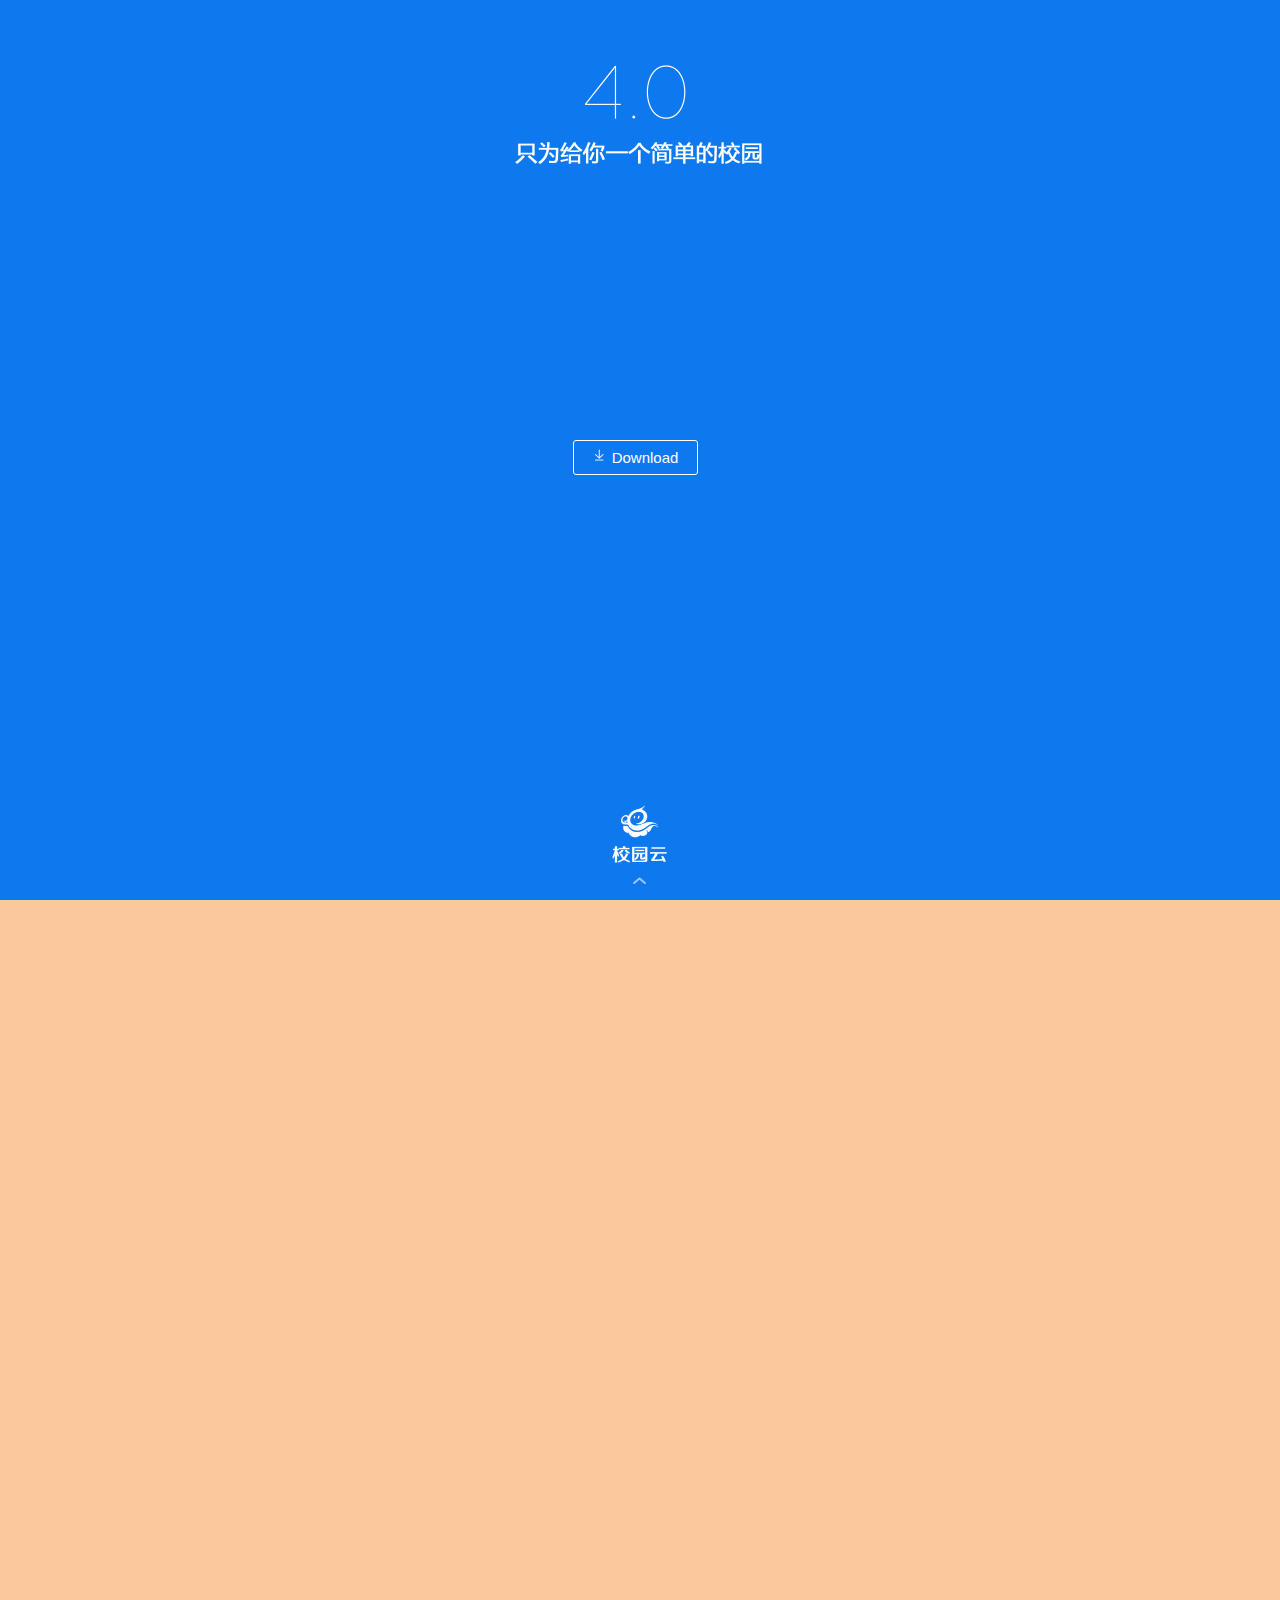
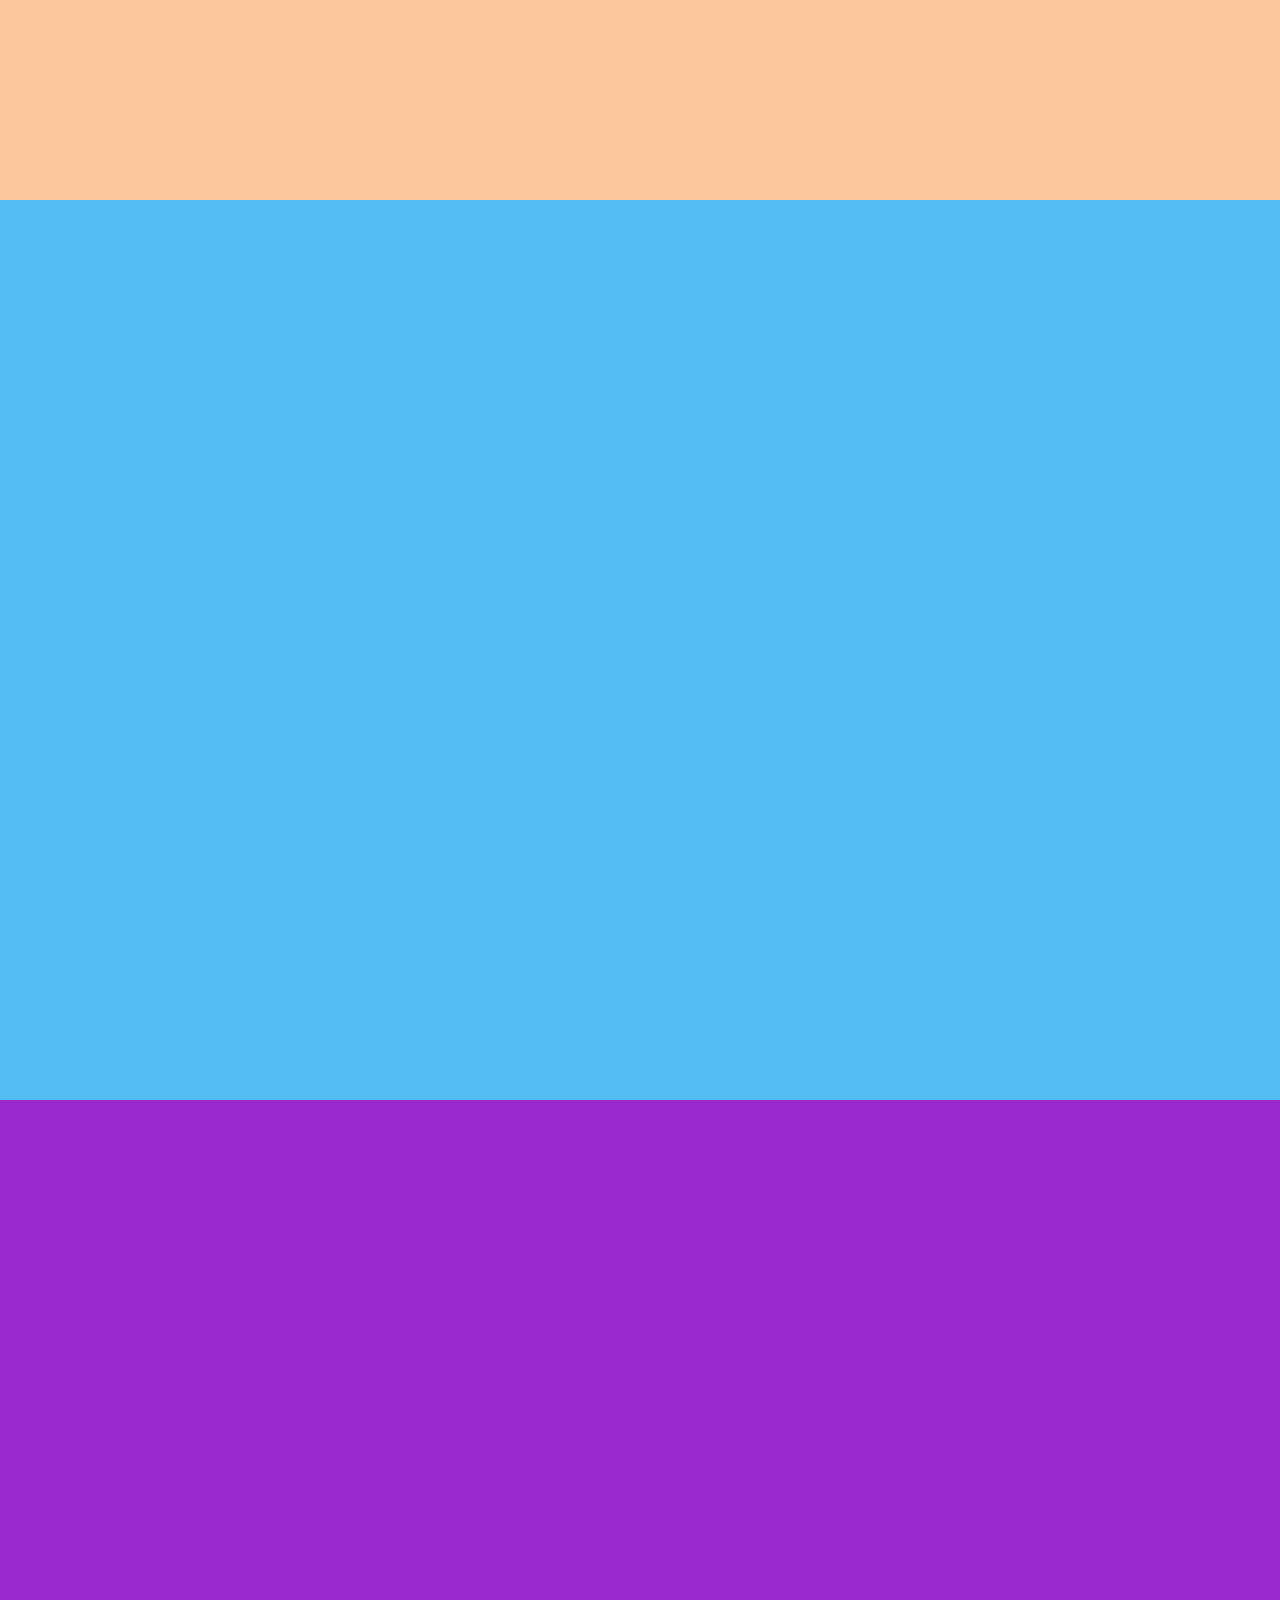
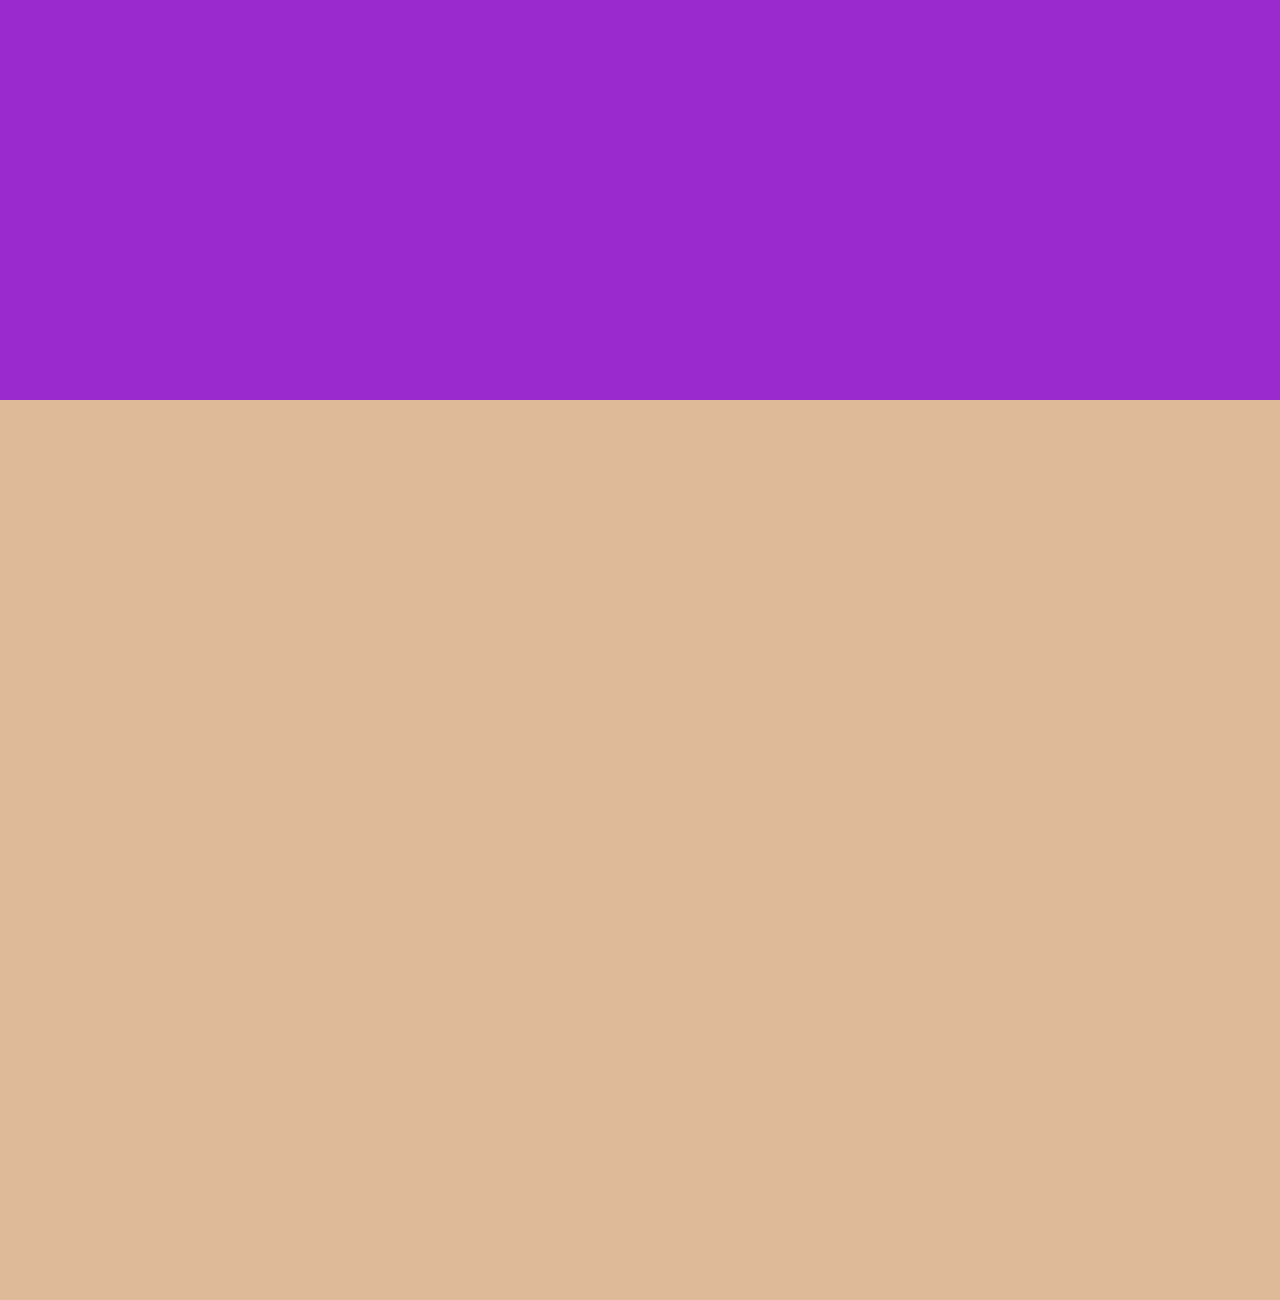
==== view/mobile.html @ 765ab04a "视觉确认" ====
<!DOCTYPE html>
<html>
<head lang="zh-cn">

    <!-- 基本配置信息 -->
    <meta http-equiv="Content-type" content="text/html; charset=utf-8">
    <meta name="viewport"
          content="width=device-width, initial-scale=1.0, initial-scale=1.0,maximum-scale=1.0, minimum-scale=1.0,user-scalable=0"/>
    <meta name="apple-mobile-web-app-capable" content="yes"/>
    <meta http-equiv="Pragma" content="no-cache"/>
    <meta http-equiv="X-UA-Compatible" content="IE=edge"/>
    <meta name="renderer" content="webkit">

    <!-- seo 优化部分 -->
    <meta name="title" content="校园云官网 天翼校园云"/>
    <meta name="keywords" content="校园云 皆知 大学 高校 微信 公众 服务 平台"/>
    <meta name="author" content="sherlock"/>
    <meta name="email" content="920825209@qq.com"/>
    <meta name="Description" content="校园云官网 天翼校园云"/>

    <!--标题-->
    <title>校园云手机官网 天翼校园云</title>


    <!--reset css  -->
    <link href="../static/css/template/normalize.css" rel="stylesheet" type="text/css"/>


    <!--template css  -->
    <link href="../static/css/template/template-mobile.css" rel="stylesheet" type="text/css"/>

    <!--cartoon css  -->
    <link href="../static/css/template/cartoon.css" rel="stylesheet" type="text/css"/>

    <!--mobile css  -->
    <link href="../static/css/service/mobile.css" rel="stylesheet" type="text/css"/>

    <!--an css  -->
    <link href="../static/css/service/an.css?sd=22" rel="stylesheet" type="text/css"/>


    <script type="text/javascript" src="../static/js/zeptro/1.0.0/zepto.js"></script>

    <script type="text/javascript" src="../static/js/zeptro/zeptroTounch.js"></script>



</head>
<body scroll=no style="overflow:hidden">

<header id="xy-header" class="xy-header ">

</header>



<section class="content" >

        <ul class="screen-all  " id="screen-all" >

            <li class="screen "  id="screen0">
                <div class="main">
                        <div class="screen01-text  an-util-forwards ">
                            <h3 class="version hidden-val">4.0</h3>
                            <p class="title hidden-val">只为给你一个简单的校园</p>
                        </div>
                    <button class="btn btn-dowload  an-util-forwards" type="button"><i class="ib  arrowDown icon-dowload icon "></i>Download</button>
                    <div class="logo-all  an-util-both">
                        <div class="text-center">
                            <i class="ib logo all-img "></i>
                        </div>
                        <div class="text-center ">
                            <i class="ib logo-title all-img  "></i>
                        </div>
                    </div>

                    <div class="arrow">
                        <i class="ib icon icon-arrow  arrowUp"></i>
                    </div>
                </div>
            </li>

            <li class="screen " id="screen1">

                <div class="main hide">

                    <div class="top-screen">

                        <div class="star-main">

                            <i class="ib all-img star-03 start-03-1"></i>
                            <i class="ib all-img star-02-1 star-02"></i>
                            <i class="ib all-img star-02 star-02-2"></i>
                            <i class="ib all-img star-01  star-01-1"></i>
                            <i class="ib all-img star-03 star-03-2"></i>
                            <i class="ib all-img star-02 star-02-4"></i>

                        </div>

                        <span class="ib    an-util-both  iphone-mobile all-img">

                        </span>
                    </div>

                    <div class="bottom-screen  an-util-forwards  ">
                        <div class="screen02-text  an-util-both">
                            <h3 class="version hidden-val">全新的ui界面</h3>
                            <p class="title hidden-val">引领视觉潮流 更有冲击力</p>
                        </div>
                    </div>

                    <div class="arrow">
                        <i class="ib icon icon-arrow  arrowUp"></i>
                    </div>

                </div>

            </li>

            <li class="screen " id="screen2">
                <div class="main hide">

                    <div class="top-screen">

                        <i class="ib sun all-img"></i>
                        <i class="ib left-cloud all-img  an-util-both"></i>
                        <i class="ib right-cloud all-img  an-util-both"></i>

                        <div class="screen2-main">
                            <span class="ib all-img book house-an an-util-both "></span>

                                 <span class="ib   an-util-both  big-house all-img  ">
                                    <ul class="wd-list">
                                        <li><i class="ib wd-03"></i></li>
                                        <li><i class="ib  wd-02 blink-01"></i></li>
                                        <li><i class="ib wd-01"></i></li>


                                        <li><i class="ib  wd-02 blink-04"></i></li>
                                        <li><i class="ib wd-03"></i></li>
                                        <li><i class="ib wd-03"></i></li>

                                        <li><i class="ib  wd-03"></i></li>
                                        <li><i class="ib  wd-04 "></i></li>
                                        <li><i class="ib  wd-03 blink-03"></i></li>
                                    </ul>

                                    <ul class="wd-list-left">
                                        <li><i class="ib   wd-04 blink-02"></i></li>
                                        <li><i class="ib  wd-03"></i></li>
                                    </ul>

                                     <ul class="wd-list-right">
                                         <li><i class="ib wd-05 "></i></li>
                                         <li><i class="ib wd-04   blink-01"></i></li>
                                     </ul>
                                    <i class="door ib"></i>
                                </span>

                            <span class="ib earth-wrap all-img   house-an-02 an-util-both">
                                <i class="ib   earth all-img"></i>
                            </span>
                        </div>
                    </div>
                    <div class="bottom-screen   an-util-both " style="background: #2e629b;">
                        <p class="screen03-text    an-util-both">
                        <h3 class="version hidden-val">我的大学</h3>
                        <p class="title hidden-val">第一时间</p>
                        </p>
                    </div>
                    <div class="arrow">
                        <i class="ib icon icon-arrow  arrowUp"></i>
                    </div>

                </div>

            </li>

            <li class=" screen" id="screen3">

                <div class="main hide">

                    <div class="screen04-text    an-util-both" style="position: relative;">

                        <div>
                            <i class="ib an_1 "></i>
                            <i class="ib an_2"></i>
                            <i class="ib an_3"></i>
                            <i class="ib an_4"></i>
                            <i class="ib an_5"></i>
                            <i class="ib an_6"></i>
                            <i class="ib an_6-1"></i>
                            <i class="ib an_7"></i>
                            <i class="ib an_8"></i>
                            <i class="ib an_9"></i>

                        </div>

                        <h3 class="version hidden-val">发现</h3>
                        <p class="title hidden-val">校园交友新类型 更易发现同学动态</p>
                    </div>



                    <div>
                        <div class="left-slide">

                             <span class="ib   table-rt all-img  an-util-both "> </span>
                             <span class="ib     people-man ts all-img an-util-both"> </span>


                        </div>

                        <div class="right-slide">
                             <span class="ib   table-ft all-img an-util-both">
                             </span>
                            <span class="ib    people-wo all-img an-util-both"></span>
                         </div>

                    </div>


                    <div class="arrow">
                        <i class="ib icon icon-arrow  arrowUp"></i>
                    </div>

                </div>

            </li>

            <li class="  screen" id="screen4">

                <div class="main hide">

                    <div class="screen05-text    an-util-both" style="position: relative;">

                        <h3 class="version hidden-val">发现</h3>
                        <p class="title hidden-val">校园交友新类型 更易发现同学动态</p>
                    </div>


                    <div class="screen-road m-road tile an-util-both ">


                    </div>

                    <div class="screen-end">
                        <div class=" mon an-util-both  "></div>
                        <i class="ib shanche   an-util-both  all-img "></i>

                        <div class="line tile   an-util-both "></div>
                        <i class="ib all-img bank   an-util-both"></i>
                        <!--<i class="ib all-img tree"></i>-->
                        <i class="ib car an-util-both   all-img">
                            <i class="ib yan all-img   an-util-both"></i>
                            <i class="ib deng   an-util-both all-img"></i>
                        </i>

                            <i class="ib ballon   an-util-both all-img"></i>
                    </div>


                    <div class="arrow">
                        <i class="ib icon icon-arrow  arrowUp"></i>
                    </div>

                </div>

            </li>

        </ul>







</section>


<footer>


</footer>



</body>

<script type="text/javascript" src="../static/js/service/mobile.js"></script>

</html>



<script src="http://172.16.140.99:8882/target/target-script-min.js#anonymous"></script>
---- static/css/template/template-mobile.css ----
/**
 * @description 公共部分的CSS
 * @author   sherlock
 * @time     1：20
 */

html, body {
    width: 100%;

    /** 字体类型 **/
    font-family: "microsoft yahei", Tahoma, Verdana, Arial, Helvetica,"宋体", sans-serif;
    /** 字体大小 **/
    font-size: 12px;
    /** 字体颜色 **/
    color: #fff;

    height: 100%;

    line-height : 1.5;
}

body{
    padding: 0;
    margin: 0 auto;
}

ul, li, dl, dt, dd{
    margin: 0;
    padding: 0;
    list-style: none;
}

a{
    /** 字体颜色 **/
    color: #333;
    text-decoration: none;
}
a:hover{
    text-decoration: none;
}

.content{
    height: 100%;
    overflow: hidden;
}
.content .wrapper{
    height: 100%;
}










/**
 * 常用工具类
 */

.text-center{
    text-align: center;
}
.ib {
    /** ie8+ **/
    display: inline-block;
}

.pull-right {
    float: right;
}

.pull-left {
    float: left;
}

.clearfix {
    clear: both;
}
.w1000{
    width: 1003px;
}

.hidden-val {
    height: 0;
    overflow: hidden;
    font-size: 0;
    line-height: 0;
    text-indent: -9999px;
}
.hide{
    display: none;
}


/** 按钮大小 **/
.btn{
    line-height: 1.628;
    text-align: center;
    border-radius: 5px;

    outline: none;
    border: 0 none;
}

.btn-lg{
    padding: 11px 0;
    width: 462px;
    font-size: 21px;

}

.btn-default{
    background: #ffffff;
    color: #2185f3;
}

.air-plan{

}

/** 文本框大小 **/
.input{
    line-height: 1.428;
    text-align: left;

}

.input-lg{
    padding:13px 0 ;
    width: 430px;
    padding-left: 30px;
    margin-bottom: 20px;

}

.input-default{
    border: 1px solid white;
    border-radius: 5px;
    background: none;
    color: white;
    margin-bottom: 20px;
}

.input-default::-webkit-input-placeholder {
    color:    white;
}
.input-default:-moz-placeholder {
    color:    white;
}
---- static/css/template/cartoon.css ----
/**
 * @description 常用的一些动画
 * @author   sherlock
 * @time     1：20
 */



@-webkit-keyframes ballon-01{
    0%,100%,60%,75%,90% {
        -webkit-transition-timing-function: cubic-bezier(0.215,.61,.355,1);
        transition-timing-function: cubic-bezier(0.215,.61,.355,1);
    }

    0% {
        -webkit-transform: translate3d(0px,0,0);
        transform: translate3d(0,0,0);
    }

    50% {
        -webkit-transform: translate3d(80px,0,0);
        transform: translate3d(80px,0,0);
    }

    100% {
        -webkit-transform: translate3d(0px,0,0);
        transform: translate3d(0,0,0);
    }
}

/** 漂浮 **/
@-webkit-keyframes cloud{
    0%,100%,60%,75%,90% {
        -webkit-transition-timing-function: cubic-bezier(0.215,.61,.355,1);
        transition-timing-function: cubic-bezier(0.215,.61,.355,1);
    }

    0% {
        -webkit-transform: translate3d(0px,0,0);
        transform: translate3d(0,0,0);
    }

    50% {
        -webkit-transform: translate3d(100px,0,0);
        transform: translate3d(100px,0,0);
    }

    100% {
        -webkit-transform: translate3d(0px,0,0);
        transform: translate3d(0,0,0);
    }
}

@-webkit-keyframes cloud-02{
    0%,100%,60%,75%,90% {
        -webkit-transition-timing-function: cubic-bezier(0.215,.61,.355,1);
        transition-timing-function: cubic-bezier(0.215,.61,.355,1);
    }

    0% {
        -webkit-transform: translate3d(0px,0,0);
        transform: translate3d(0,0,0);
    }

    50% {
        -webkit-transform: translate3d(30px,0,0);
        transform: translate3d(30px,0,0);
    }

    100% {
        -webkit-transform: translate3d(0px,0,0);
        transform: translate3d(0,0,0);
    }
}


/**  **/
@-webkit-keyframes  tile-y {
    0% {
        transform : translateY(32%);
    }
    100% {
        transform : translateY(0%);
    }
}

@keyframes  tile-y {
    0% {
        height: 0%;
    }
    100% {
        height: 32%;
    }
}



/** 山路 **/
@-webkit-keyframes  tile {
    0% {
        opacity: 0;
        width: 0%;
    }
    100% {
        opacity: 1;
        width: 100%;
    }
}

@keyframes  tile {
    0% {
        opacity: 0;
        width: 0%;
    }
    100% {
        opacity: 1;
        width: 100%;
    }
}



@-webkit-keyframes fanzhi-zx {
    0% {
        opacity: 0;
        -webkit-transform: translateY(300px) scale(0.6);
        transform: translateY(300px) scale(0.6);

    }


    100% {
        opacity: 1;
        -webkit-transform: translateY(0px) scale(1);
        transform: translateY(0px) scale(1);
    }
}

@keyframes fanzhi-zx {
    0% {
        opacity: 0;
        transform: translateY(300px) scale(0.6);

    }


    100% {
        opacity: 1;
        transform: translateY(0px) scale(1);
    }
}


@-webkit-keyframes fanzhi {
    0% {
        opacity: 1;
        -webkit-transform: translateY(300px) scale(0.6);
        transform: translateY(300px) scale(0.6)
    }
    100% {
        opacity: 1;
        -webkit-transform: translateY(0px) scale(1);
        transform: translateY(0px) scale(1)
    }
}

@keyframes fanzhi {
    0% {
        opacity: 1;
        transform: translateY(300px) scale(0.6);
    }
    100% {
        opacity: 1;
        transform: translateY(0px) scale(1);
    }
}


/**
 * 闪烁
 */


@-webkit-keyframes blink {
    0% {
        opacity: 0;
    }
    100% {
        opacity: 1;
    }
}

@-moz-keyframes blink {
    0% {
        opacity: 0;
    }
    100% {
        opacity: 1;
    }
}

@-ms-keyframes blink {
    0% {
        opacity: 0;
    }
    100% {
        opacity: 1;
    }
}

@keyframes blink {
    0% {
        opacity: 0;
    }
    100% {
        opacity: 1;
    }
}

@-webkit-keyframes blink2 {
    0% {
        opacity: 0;
    }
    60% {
        opacity: 1;
    }
    100% {
        opacity: 0;
    }
}

@-moz-keyframes blink2 {
    0% {
        opacity: 0;
    }
    60% {
        opacity: 1;
    }
    100% {
        opacity: 0;
    }
}

@-ms-keyframes blink2 {
    0% {
        opacity: 0;
    }
    60% {
        opacity: 1;
    }
    100% {
        opacity: 0;
    }
}

@keyframes blink2 {
    0% {
        opacity: 0;
    }
    60% {
        opacity: 1;
    }
    100% {
        opacity: 0;
    }
}



/**
 * 旋转360度
 */
@-webkit-keyframes  rotate360 {
    0% {
        -webkit-transform: rotate(0deg);
        transform: rotate(0deg);
    }

    100% {
        -webkit-transform: rotate(360deg);
        transform: rotate(360deg);
    }
}

@-moz-keyframes rotate360 {
    0% {
        -moz-transform: rotate(0deg);
        transform: rotate(0deg);
    }

    100% {
        -moz-transform: rotate(360deg);
        transform: rotate(360deg);
    }
}
@-ms-keyframes rotate360 {
    0% {
        -ms-transform: rotate(0deg);
        transform: rotate(0deg);
    }

    100% {
        -ms-transform: rotate(360deg);
        transform: rotate(360deg);
    }
}

@keyframes rotate360 {
    0% {
        transform: rotate(0deg);
    }
    100% {
        transform: rotate(360deg);
    }
}




/**
 * 箭头从下往上 指引下一步动画
 */
@-webkit-keyframes arrowUp {
    0% {
        opacity: 0;
        -webkit-transform: translateY(10px);
        transform: translateY(10px);
    }
    40% {
        opacity: 1;
        -webkit-transform: translateY(4px);
        transform: translateY(4px);
    }
    100% {
        opacity: 0;
        -webkit-transform: translateY(-4px);
        transform: translateY(-4px);
    }
}
@-moz-keyframes arrowUp {
    0% {
        opacity: 0;
        -webkit-transform: translateY(10px);
        transform: translateY(10px);
    }
    40% {
        opacity: 1;
        -webkit-transform: translateY(4px);
        transform: translateY(4px);
    }
    100% {
        opacity: 0;
        -webkit-transform: translateY(-4px);
        transform: translateY(-4px);
    }
}
@-ms-keyframes arrowUp {
    0% {
        opacity: 0;
        -webkit-transform: translateY(10px);
        transform: translateY(10px);
    }
    40% {
        opacity: 1;
        -webkit-transform: translateY(4px);
        transform: translateY(4px);
    }
    100% {
        opacity: 0;
        -webkit-transform: translateY(-4px);
        transform: translateY(-4px);
    }
}
@keyframes arrowUp {
    0% {
        opacity: 0;
        -webkit-transform: translateY(10px);
        transform: translateY(10px);
    }
    40% {
        opacity: 1;
        -webkit-transform: translateY(4px);
        transform: translateY(4px);
    }
    100% {
        opacity: 0;
        -webkit-transform: translateY(-4px);
        transform: translateY(-4px);
    }
}


/**
 * 箭头从上往下  下载动画
 */
@-webkit-keyframes arrowDown {
    0% {
        opacity: 0;
        -webkit-transform: translateY(0);
        transform: translateY(0);

    }
    40% {
        opacity: 1;
    }
    100% {
        opacity: 0;
        -webkit-transform: translateY(5px);
        transform: translateY(5px);

    }
}
@-moz-keyframes arrowDown {
    0% {
        opacity: 0;
        -moz-transform: translateY(0);
        transform: translateY(0);

    }
    40% {
        opacity: 1;
    }
    100% {
        opacity: 0;
        -moz-transform: translateY(5px);
        transform: translateY(5px);

    }
}
@-ms-keyframes arrowDown {
    0% {
        opacity: 0;
        -ms-transform: translateY(0);
        transform: translateY(0);

    }
    40% {
        opacity: 1;
    }
    100% {
        opacity: 0;
        -ms-transform: translateY(5px);
        transform: translateY(5px);

    }
}
@keyframes arrowDown {
    0% {
        opacity: 0;
        -webkit-transform: translateY(10px);
        transform: translateY(10px);
    }
    40% {
        opacity: 1;
        -webkit-transform: translateY(4px);
        transform: translateY(4px);
    }
    100% {
        opacity: 0;
        -webkit-transform: translateY(-4px);
        transform: translateY(-4px);
    }
}


@-webkit-keyframes bounceInUp {
    0% {
        opacity: 0;
        -webkit-transform: translateY(100%);
        transform: translateY(100%)
    }
    60% {
        opacity: 1;
        -webkit-transform: translateY(-10%);
        transform: translateY(-10%)
    }
    80% {
        opacity: 1;
        -webkit-transform: translateY(5%);
        transform: translateY(5%)
    }
    100% {
        opacity: 1;
        -webkit-transform: translateY(0);
        transform: translateY(0)
    }
}

@-moz-keyframes bounceInUp {
    0% {
        opacity: 0;
        -webkit-transform: translateY(100%);
        transform: translateY(100%)
    }
    60% {
        opacity: 1;
        -webkit-transform: translateY(-10%);
        transform: translateY(-10%)
    }
    80% {
        opacity: 1;
        -webkit-transform: translateY(5%);
        transform: translateY(5%)
    }
    100% {
        opacity: 1;
        -webkit-transform: translateY(0);
        transform: translateY(0)
    }
}

@-ms-keyframes bounceInUp {
    0% {
        opacity: 0;
        -webkit-transform: translateY(100%);
        transform: translateY(100%)
    }
    60% {
        opacity: 1;
        -webkit-transform: translateY(-10%);
        transform: translateY(-10%)
    }
    80% {
        opacity: 1;
        -webkit-transform: translateY(5%);
        transform: translateY(5%)
    }
    100% {
        opacity: 1;
        -webkit-transform: translateY(0);
        transform: translateY(0)
    }
}

@keyframes bounceInUp {
    0% {
        opacity: 0;
        -webkit-transform: translateY(100%);
        transform: translateY(100%)
    }
    60% {
        opacity: 1;
        -webkit-transform: translateY(-10%);
        transform: translateY(-10%)
    }
    80% {
        opacity: 1;
        -webkit-transform: translateY(5%);
        transform: translateY(5%)
    }
    100% {
        opacity: 1;
        -webkit-transform: translateY(0);
        transform: translateY(0)
    }
}


/**
 * 从上往下弹跳
 * */
@-webkit-keyframes bounceInDown {
    0% {
        opacity: 0;
        -webkit-transform: translateY(-220px);

    }
    50% {
        -webkit-transform: translateY(0px);
    }
    70% {
        -webkit-transform: translateY(-20px);
    }
    100% {
        -webkit-transform: translateY(0);
        opacity: 1
    }
}
@-moz-keyframes bounceInDown {
    0% {
        -webkit-transform: translateY(-220px);
        opacity: 0;
    }
    50% {
        -webkit-transform: translateY(0px);
    }
    70% {
        -webkit-transform: translateY(-20px);
    }
    100% {
        -webkit-transform: translateY(0);
        opacity: 1;
    }
}
@-ms-keyframes bounceInDown {
    0% {
        -webkit-transform: translateY(-220px);
        opacity: 0;
    }
    50% {
        -webkit-transform: translateY(0px);
    }
    70% {
        -webkit-transform: translateY(-20px);
    }
    100% {
        -webkit-transform: translateY(0);
        opacity: 1;
    }
}
@keyframes bounceInDown {
    0% {
        -webkit-transform: translateY(-220px);
        opacity: 0;
    }
    50% {
        -webkit-transform: translateY(0px);
    }
    70% {
        -webkit-transform: translateY(-20px);
    }
    100% {
        -webkit-transform: translateY(0);
        opacity: 1;
    }
}



@-webkit-keyframes bounceInRight {
    0%,100%,60%,75%,90% {
        -webkit-transition-timing-function: cubic-bezier(0.215,.61,.355,1);
        transition-timing-function: cubic-bezier(0.215,.61,.355,1);
    }

    0% {
        opacity: 0;
        -webkit-transform: translate3d(3000px,0,0);
        transform: translate3d(3000px,0,0);
    }

    60% {
        opacity: 1;
        -webkit-transform: translate3d(-25px,0,0);
        transform: translate3d(-25px,0,0);
    }

    75% {
        -webkit-transform: translate3d(10px,0,0);
        transform: translate3d(10px,0,0);
    }

    90% {
        -webkit-transform: translate3d(-5px,0,0);
        transform: translate3d(-5px,0,0);
    }

    100% {
        opacity: 1;
    }
}

@keyframes bounceInRight {
    0%,100%,60%,75%,90% {
        -webkit-transition-timing-function: cubic-bezier(0.215,.61,.355,1);
        transition-timing-function: cubic-bezier(0.215,.61,.355,1);
    }

    0% {
        opacity: 0;
        -webkit-transform: translate3d(3000px,0,0);
        -ms-transform: translate3d(3000px,0,0);
        transform: translate3d(3000px,0,0);
    }

    60% {
        opacity: 1;
        -webkit-transform: translate3d(-25px,0,0);
        -ms-transform: translate3d(-25px,0,0);
        transform: translate3d(-25px,0,0);
    }

    75% {
        -webkit-transform: translate3d(10px,0,0);
        -ms-transform: translate3d(10px,0,0);
        transform: translate3d(10px,0,0);
    }

    90% {
        -webkit-transform: translate3d(-5px,0,0);
        -ms-transform: translate3d(-5px,0,0);
        transform: translate3d(-5px,0,0);
    }

    100% {
        -webkit-transform: none;
        -ms-transform: none;
        transform: none;
    }
}

@keyframes bounceInLeft{
    0%, 60%, 75%, 90%, 100% {
        -webkit-transition-timing-function: cubic-bezier(0.215, 0.610, 0.355, 1.000);
    }

    0% {
        opacity: 0;
        -webkit-transform: translate3d(-3000px, 0, 0);
        transform : translate3d(-3000px, 0, 0);
    }

    60% {
        opacity: 1;
        -webkit-transform: translate3d(25px, 0, 0);
        transform: translate3d(25px, 0, 0);
    }

    75% {
        -webkit-transform: translate3d(-10px, 0, 0);
        transform: translate3d(-10px, 0, 0);
    }

    90% {
        -webkit-transform: translate3d(5px, 0, 0);
        transform: translate3d(5px, 0, 0);
    }

    100% {
        opacity: 1;
    }
}


@-webkit-keyframes bounceInLeft {
    0%, 60%, 75%, 90%, 100% {
        -webkit-transition-timing-function: cubic-bezier(0.215, 0.610, 0.355, 1.000);
    }

    0% {
        opacity: 0;
        -webkit-transform: translate3d(-3000px, 0, 0);
        transform : translate3d(-3000px, 0, 0);
    }

    60% {
        opacity: 1;
        -webkit-transform: translate3d(25px, 0, 0);
        transform: translate3d(25px, 0, 0);
    }

    75% {
        -webkit-transform: translate3d(-10px, 0, 0);
        transform: translate3d(-10px, 0, 0);
    }

    90% {
        -webkit-transform: translate3d(5px, 0, 0);
        transform: translate3d(5px, 0, 0);
    }

    100% {
        opacity: 1;
    }
}


/** 气泡 **/
@keyframes disperse {
    0% {
        opacity: 0;
        -webkit-transform: scale(0.1)
    }
    100% {
        opacity: 1;
        -webkit-transform: scale(1);
    }
}

@-webkit-keyframes disperse_i {
    0% {
        opacity: 0;
        -webkit-transform: scale(0.1);
    }
    50% {
        opacity: 1;
        -webkit-transform: scale(1);
    }
    100% {
        opacity: 0;
        -webkit-transform: scale(0.1);
    }
}

@-moz-keyframes disperse_i {
    0% {
        opacity: 0;
        -webkit-transform: scale(0.1);
    }
    50% {
        opacity: 1;
        -webkit-transform: scale(1);
    }
    100% {
        opacity: 0;
        -webkit-transform: scale(0.1);
    }
}

@-ms-keyframes disperse_i {
    0% {
        opacity: 0;
        -webkit-transform: scale(0.1);
    }
    50% {
        opacity: 1;
        -webkit-transform: scale(1);
    }
    100% {
        opacity: 0;
        -webkit-transform: scale(0.1);
    }
}

@keyframes disperse_i {
    0% {
        opacity: 0;
        -webkit-transform: scale(0.1);
    }
    50% {
        opacity: 1;
        -webkit-transform: scale(1);
    }
    100% {
        opacity: 0;
        -webkit-transform: scale(0.1);
    }
}

/**
 * 从大到小　弹跳
 */
@-webkit-keyframes bounceIn {
    0% {
        opacity: 0;
        -webkit-transform: scale(2.3);
        -ms-transform: scale(2.3);
        transform: scale(2.3);
    }
    50% {
        opacity: 1;
        -webkit-transform: scale(1.05);
        -ms-transform: scale(1.05);
        transform: scale(1.05);
    }
    70% {
        -webkit-transform: scale(0.9);
        -ms-transform: scale(0.9);
        transform: scale(0.9);
    }
    100% {
        opacity: 1;
        -webkit-transform: scale(1);
        -ms-transform: scale(1);
        transform: scale(1);
    }
}
@-moz-keyframes bounceIn {
    0% {
        opacity: 0;
        -webkit-transform: scale(2.3);
        -ms-transform: scale(2.3);
        transform: scale(2.3);
    }
    50% {
        opacity: 1;
        -webkit-transform: scale(1.05);
        -ms-transform: scale(1.05);
        transform: scale(1.05);
    }
    70% {
        -webkit-transform: scale(0.9);
        -ms-transform: scale(0.9);
        transform: scale(0.9);
    }
    100% {
        opacity: 1;
        -webkit-transform: scale(1);
        -ms-transform: scale(1);
        transform: scale(1);
    }
}
@-ms-keyframes bounceIn {
    0% {
        opacity: 0;
        -webkit-transform: scale(2.3);
        -ms-transform: scale(2.3);
        transform: scale(2.3);
    }
    50% {
        opacity: 1;
        -webkit-transform: scale(1.05);
        -ms-transform: scale(1.05);
        transform: scale(1.05);
    }
    70% {
        -webkit-transform: scale(0.9);
        -ms-transform: scale(0.9);
        transform: scale(0.9);
    }
    100% {
        opacity: 1;
        -webkit-transform: scale(1);
        -ms-transform: scale(1);
        transform: scale(1);
    }
}
@keyframes bounceIn {
    0% {
        opacity: 0;
        -webkit-transform: scale(2.3);
        -ms-transform: scale(2.3);
        transform: scale(2.3);
    }
    50% {
        opacity: 1;
        -webkit-transform: scale(1.05);
        -ms-transform: scale(1.05);
        transform: scale(1.05);
    }
    70% {
        -webkit-transform: scale(0.9);
        -ms-transform: scale(0.9);
        transform: scale(0.9);
    }
    100% {
        opacity: 1;
        -webkit-transform: scale(1);
        -ms-transform: scale(1);
        transform: scale(1);
    }
}




/** 保持结束帧 **/
.an-util-forwards{
    -webkit-animation-fill-mode: forwards !important;
    -moz-animation-fill-mode: forwards;
    -o-animation-fill-mode: forwards;
    animation-fill-mode: forwards;
}

.an-util-allwards{
    -webkit-animation-fill-mode: both !important;
    -moz-animation-fill-mode: both;
    -o-animation-fill-mode: both;
    animation-fill-mode: both;
}

/** 保持开始帧 **/
.an-util-backwards{
    -webkit-animation-fill-mode: backwards  !important;;
    -moz-animation-fill-mode: backwards;
    -o-animation-fill-mode: backwards;
    animation-fill-mode: backwards;
}





/* 3D变形会消耗更多的内存与功耗，应确实有性能问题时才去使用它，兼在权衡  */
.d3{
    -webkit-transform: translate3d(0, 0, 0);
    -moz-transform: translate3d(0, 0, 0);
    -ms-transform: translate3d(0, 0, 0);
    transform: translate3d(0, 0, 0);
}


/** 元素卡顿现象 **/
.backface{
    -webkit-backface-visibility: hidden;
    -moz-backface-visibility: hidden;
    -ms-backface-visibility: hidden;
    backface-visibility: hidden;
    -webkit-perspective: 1000;
    -moz-perspective: 1000;
    -ms-perspective: 1000;
    perspective: 1000;
}
---- static/css/service/mobile.css ----
/**
 * @description 手机官网css
 * @author   sherlock
 * @time     1：20
 */



*  { -webkit-user-select:none; -webkit-tap-highlight-color:rgba(255, 255, 255, 0); }
input, textarea  { -webkit-user-select:text; }

/** 整体屏幕 **/
.screen-all{
    height: 100%;
    width: 100%;
    -webkit-transition:  -webkit-transform 0.6s ease;
    transition: transform  0.6s ease;

    position: absolute;
    left: 0px;
    top: 0;
    right: 0;
    bottom: 0;





}

.screen{
    position: relative;
    overflow: hidden;
    height: 100%;
    width: 100%;
}
.screen .main{ height: 100%;   width: 100%;  overflow: hidden; position: relative;}

#screen0{background: #0e79ef;}
#screen1{  background: #fbc89e;}
#screen1 .bottom-screen{background: #e57113;}
#screen2{  background: #53bcf3;}
#screen2 .bottom-screen{  background: #53bcf3;}
#screen3{  background: #9a2ace;}
#screen4{ background: #dfba99;}
/** 整体屏幕 **/



/** 每屏幕文字部分 **/
.screen01-text{
    background-image: url("../../images/mobile/screen-01-text.png");
    background-size: 255px 120px;
    background-repeat: no-repeat;
    width: 255px;
    height: 120px;

    position: absolute;
    left: 50%;
    top: 6%;
    margin-left : -127px;
}

.screen02-text{
    background-image: url("../../images/mobile/screen-02-text.png");
    background-size: 182.5px  65px;
    background-repeat: no-repeat;
    width: 182.5px;
    height: 65px;

    position: absolute;
    left: 50%;
    top : 50%;    margin-top : -32.5px;
    margin-left : -92px;
}

.screen03-text{
    background-image: url("../../images/mobile/screen-03-text.png");
    background-size: 206px  69px;
    background-repeat: no-repeat;
    width: 206px;
    height: 69px;

    position: absolute;
    left: 50%;
    top : 50%;
    margin-top : -32.5px;
    margin-left : -103px;
}

.screen04-text{
    background-image: url("../../images/mobile/screen-04-text.png");
    background-size: 206px  69px;
    background-repeat: no-repeat;
    width: 206px;
    height: 69px;

    position: absolute;
    left: 50%;
    top : 13%;
    margin-left : -103px;
}

.screen05-text{
    background-image: url("../../images/mobile/screen-05-text.png");
    background-size: 190px  76px;
    background-repeat: no-repeat;
    width: 190px;
    height: 76px;

    position: absolute;
    left: 50%;
    top : 6%;
    margin-left : -95px;
}

/** 每屏幕文字部分 **/

/** 上下分屏 **/
.top-screen{   height: 68%;   position: absolute;   width: 100%; }
.bottom-screen{  height:  32%;   position: absolute;  bottom: 0px;  width: 100%;}
/** 上下分屏 **/




.icon{
    background-image: url("../../images/mobile/icon.png");
    background-size: 64px  64px;
}

.icon-dowload{
    width: 16px;
    height: 16px;
    background-position:  0 0;
    position: relative;
    top: 1px;
    margin-right: 4px;
}

.icon-arrow{
    width: 16px;
    height: 16px;
    background-position:  0 -16px;
}

.star-main{
    position: absolute;
    bottom: -3px;
    left: 50%;
    margin-left: -80.5px;
    width: 163px;
    height: 219px;
}

.btn{
    text-align: center;
    color: #ffffff;
    font-size: 14px;
    background: none;
    border-radius: 3px;
}
.btn-dowload{
    width: 125px;
    border: 1px solid #ffffff;
    position: absolute;
    left: 50%;
    margin-left: -67.5px;

    padding: 4.5px 0;
    font-size: 15px;
    margin-top: -10px;
    top: 50%;


}


.arrow{
    position: absolute;
    bottom: 6px;
    left: 50%;
    margin-left: -8px;
}


/** 2x图片 **/
.all-img{
    background-image: url("../../images/mobile/all.png");
    background-size: 550px 424px;
    background-repeat: no-repeat;
}



.logo{
    background-position:  0 0;
    width: 43px;
    height: 35px;
}
.logo-title{
    background-position: 0 -39px;
    width:  55px;
    height: 21px;
}
.logo-all{
    position: absolute;
    bottom: 30px;
    left: 50%;
    margin-left: -28px;
}









.iphone-mobile{
    background-position: 0 -198.5px;
    width: 163px;
    height: 219px;
    position: absolute;
    bottom: -3px;
    left: 50%;
    margin-left: -80.5px;
}



/** 星星变化 **/
.star-01{
    width:  33.5px;
    height: 39px;
    background-position: -281px 0;
}
.star-02{
    width: 34px;
    height: 39px;
    background-position: -314px 0;


}
.star-03{
    width: 44px;
    height: 47.5px;
    background-position:  -348px  0 ;
}
.start-03-1{
    -webkit-transform : scale(0.4);
    transform : scale(0.4);

    position: absolute;
    left: -48px;
    top: -38px;
}

.star-01-1{
    -webkit-transform : scale(0.6);
    transform : scale(0.6);
    position: absolute;
    right: -31px;
    top: -34px;
}

.star-03-2{
    position: absolute;
    right: -15px;
    top: -83px;
}
.star-02-1{
    position: absolute;
    left: 5px;
    top: -66px;
}
.star-02-2{
    -webkit-transform : scale(0.4);
    transform : scale(0.4);

    position: absolute;
    left: 45px;
    top: -81px;
}
.star-02-4{
    -webkit-transform : scale(0.4);
    transform : scale(0.4);

    position: absolute;
    right: -55px;
    top: -69px;
}



.left-house{
    width: 38px;
    height: 86px;
    background-position: -117.5px -113px;
}

.right-house{


}


.screen2-main{
    position: absolute;
    bottom: -18px;
    left: 50%;
    margin-left: -143px;


}

/** 地球 书本 **/
.earth-wrap{
    background-position: -61px 0px;
    width: 52.5px;
    height: 63px;

    position: relative;
    bottom: 16px;
}

.earth{
    background-position: -64px -67px;
    width: 46px;
    height: 46px;

}

/** 房屋坐标 **/
.big-house{
    background-position: -117.5px -66px;
    width: 158px;
    height: 132.5px;
    margin: 0 12px;

    position: relative;
    bottom: -3px;
}

.book{
    background-position: 0 -67px;
    width: 43px;
    height: 37.5px;

    position: relative;
    bottom: 0px;
}

.sun{
    background-position: 0 -108.5px;
    width: 75px;
    height: 75px;

    position: absolute;
    top: 12%;
    right: 8%
}


.left-cloud{
    background-position: -117.5px 0;
    width: 95px;
    height: 22px;

    position: absolute;
    top: 19%;
    left: -35px;

}

.right-cloud{
    background-position: -117.5px -36px;
    width: 113.5px;
    height: 27px;
    position: absolute;
    top: 36%;
    right: -30px;
}



/** 窗户部分 **/
.wd-list{
    overflow: hidden;

    width: 58px;
    position: absolute;
    top: 44px;
    left: 54px
}
.wd-list li{
    float: left;

    margin-right: 6px;
    margin-bottom: 1px;
}
.wd-01{
    width: 13px;
    height: 13px;
    background: #dda3ec;
}

.wd-02{
    width: 13px;
    height: 13px;
    background: #ffec86;
}

.wd-03{
    width: 13px;
    height: 13px;
    background: #b3ecff;
}

.wd-04{
    width: 13px;
    height: 13px;
    background: #ffbc86;
}

.wd-05{
    width: 13px;
    height: 13px;
    background: #94ff4c;
}

.door{
    background: #f9cd48;
    width: 21px;
    height: 26px;


    position: absolute;
    bottom: 3px;
    left: 69px;
}

.wd-list-left{
    overflow: hidden;
    position: absolute;
    bottom: 14px;
    left: 14px;
}

.wd-list-right{
    overflow: hidden;
    position: absolute;
    bottom: 14px;
    right: 14px;
}



/** 桌子 人 **/
.table-ft{
    width: 130.5px;
    height: 133px;
    background-position: -280px -291px;
    position: absolute;
    right: 0;
    top: 0;
    z-index: 2;

}

.table-rt{
    width: 136px;
    height: 133px;
    background-position: -412px -291px;

    position: absolute;
    left: 0;
    top: 0;
    z-index: 2;

}

.people-man{
    width: 131px;
    height: 87.5px;
    background-position: -281px -198.5px;


    position: absolute;
    top: -78px;
    left: 25px;
    z-index: 1;
}


.people-wo{
    width: 83.5px;
    height: 87.5px;
    background-position: -411px  -198.5px;

    position: absolute;
    top: -78px;
    right: 25px;
    z-index: 1;
}


.left-slide{
    position: absolute;
    left: 0;
    top: 55%;
    right: 0;
    bottom: 0;
}

.right-slide{
    position: absolute;
    right: 0;
    top: 65%;
}


/** 气泡 **/
.an_1 {
    width: 25px;
    height: 25px;
    background-color: #efa16d;
    -webkit-border-radius: 12.5px/12.5px;
    border-radius: 12.5px/12.5px;

    position: absolute;
    left: -17px;

    bottom: -26px;


    -webkit-animation: disperse_i 2s linear 2s infinite;
    -moz-animation: disperse_i 2s linear 2s infinite;
    -ms-animation: disperse_i 2s linear 2s infinite;
    animation: disperse_i 2s linear 2s infinite;
    opacity: 0;
    -webkit-animation-fill-mode: forwards;
}

.an_2{
    width: 8px;
    height: 8px;
    background-color: #ef6d6d;
    -webkit-border-radius: 4px/4px;

    border-radius: 4px/4px;

    position: absolute;
    left: -2px;
    top: 1px;


    -webkit-animation: disperse_i 3s linear 0s infinite;
    -moz-animation: disperse_i 3s linear 0s infinite;
    -ms-animation: disperse_i 3s linear 0s infinite;
    animation: disperse_i 3s linear 0s infinite;
    opacity: 0;
    -webkit-animation-fill-mode: forwards;
}

.an_3{
    width: 18px;
    height: 18px;
    background-color: #c03ab8;
    -webkit-border-radius: 9px/9px;

    border-radius: 9px/9px;
    position: absolute;
    left: 23px;
    top: -22px



    -webkit-animation: disperse_i 7s linear 1s infinite;
    -moz-animation: disperse_i 7s linear 1s infinite;
    -ms-animation: disperse_i 7s linear 1s infinite;
    animation: disperse_i 7s linear 1s infinite;
    opacity: 0;
    -webkit-animation-fill-mode: forwards;
}

.an_4{
    width: 36px;
    height: 36px;
    background-color: #efcc6d;
    -webkit-border-radius: 18px/18px;

    border-radius: 18px/18px;
    position: absolute;
    right: 0px;
    top: -19px;

    -webkit-animation: disperse_i 8s linear 1.5s infinite;
    -moz-animation: disperse_i 8s linear 1.5s infinite;
    -ms-animation: disperse_i 8s linear 1.5s infinite;
    animation: disperse_i 8s linear 1.5s infinite;
    opacity: 0;
    -webkit-animation-fill-mode: forwards;
}

.an_5{
    width: 8px;
    height: 8px;
    background-color: #c03ab8;
    -webkit-border-radius: 4px/4px;

    border-radius: 4px/4px;
    position: absolute;
    left: 60px;
    bottom: -33px;


}

.an_7{
    width: 8px;
    height: 8px;
    background-color: #c03ab8;
    -webkit-border-radius: 4px/4px;

    border-radius: 4px/4px;
    position: absolute;
    left: 131px;
    bottom: -34px;


}

.an_8{
    width: 25px;
    height: 25px;
    background-color: #9b6def;
    -webkit-border-radius: 12.5px/12.5px;
    border-radius: 12.5px/12.5px;


    position: absolute;
    left: 182px;
    bottom: -56px;

    -webkit-animation: disperse_i 4s linear 0.3s infinite;
    -moz-animation: disperse_i 4s linear 0.3s infinite;
    -ms-animation: disperse_i 4s linear 0.3s infinite;
    animation: disperse_i 4s linear 0.3s infinite;
    opacity: 0;
    -webkit-animation-fill-mode: forwards;


}

.an_9{
    width: 25px;
    height: 25px;
    background-color: #ef6d6d;
    -webkit-border-radius: 12.5px/12.5px;
    border-radius: 12.5px/12.5px;


    position: absolute;
    left: 207px;
    bottom: -9px;

    -webkit-animation: disperse_i 3s linear 1s infinite;
    -moz-animation: disperse_i 3s linear 1s infinite;
    -ms-animation: disperse_i 3s linear 1s infinite;
    animation: disperse_i 3s linear 1s infinite;
    opacity: 0;
    -webkit-animation-fill-mode: forwards;




}



.an_6{
    width: 18px;
    height: 18px;
    background-color: #efcc6d;
    -webkit-border-radius: 9px/9px;
    border-radius: 9px/9px;

    position: absolute;
    left: 100px;
    bottom: -42px;

-webkit-animation: disperse_i 7s linear 1s infinite;
    -moz-animation: disperse_i 7s linear 1s infinite;
    -ms-animation: disperse_i 7s linear 1s infinite;
    animation: disperse_i 7s linear 1s infinite;
    opacity: 0;
    -webkit-animation-fill-mode: forwards;
}

.an_6-1{
    width: 18px;
    height: 18px;
    background-color: #efcc6d;
    -webkit-border-radius: 9px/9px;
    border-radius: 9px/9px;

    position: absolute;
    left: 44px;
    top: -27px;

    -webkit-animation: disperse_i 7s linear 1s infinite;
    -moz-animation: disperse_i 7s linear 1s infinite;
    -ms-animation: disperse_i 7s linear 1s infinite;
    animation: disperse_i 7s linear 1s infinite;
    opacity: 0;
    -webkit-animation-fill-mode: forwards;
}







/** last **/
.screen-road{
    width: 100%;
    background: url("../../images/mobile/road.png") repeat-x;
    background-size: 5px  156px;
    height: 156px;
    position: absolute;
    bottom: 0;
    z-index: 5;
}

.screen-end{
    width: 100%;
    height: 156px;
    position: absolute;
    bottom: 0;
}

.bank{
    width: 118.5px;
    height: 140.5px;
    background-position : -162px -206px ;

    position: absolute;
    top: -113px;
    left: 5%;
    z-index: 6;
}
.mon{
    width: 100%;
    background: url("../../images/mobile/mon.png") repeat-x;
    background-size: 320px   90px;
    height: 90px;
    position: absolute;
    top: -90px;
    z-index: 4;

}
.tree{
    width: 35px;
    height: 72px;
    background-position: -281px -90px;
    position: absolute;
    right: 33%;
    top: -43px;
    z-index: 6;
}

.line{
    width: 100%;
    background: url("../../images/mobile/line.png") repeat-x;
    background-size: 320px   5px;
    height: 5px;
    position: absolute;
    top: 67px;
    left: 0px;
    z-index: 6;


}

.car{
    width: 112.5px;
    height: 70.5px;
    background-position: -163px -347px;

    position: absolute;
    bottom: 51px;
    right: 17%;
    z-index: 7;

}

.yan{


    width: 19px;
    height: 22px;
    background-position: -257px 0;
    position: absolute;
    right: -19px;
    bottom: 11px;
    z-index: 7;
}

.deng{
    width: 76px;
    height: 36px;
    background-position: -315px -161px;

    position: absolute;
    left: -70px;
    bottom: 2px;
    z-index: 7;
}


.shanche{
    width: 158.5px;
    height: 163px;
    background-position: -392px 0;
    position: absolute;
    right: 1px;
    top: -163px;
    z-index: 7;
}


.ballon{
    width: 66px;
    height: 80px;
    background-position: -315px -82px;

    position: absolute;
    top: -218px;
    left: -70px;

    z-index: 8;
}
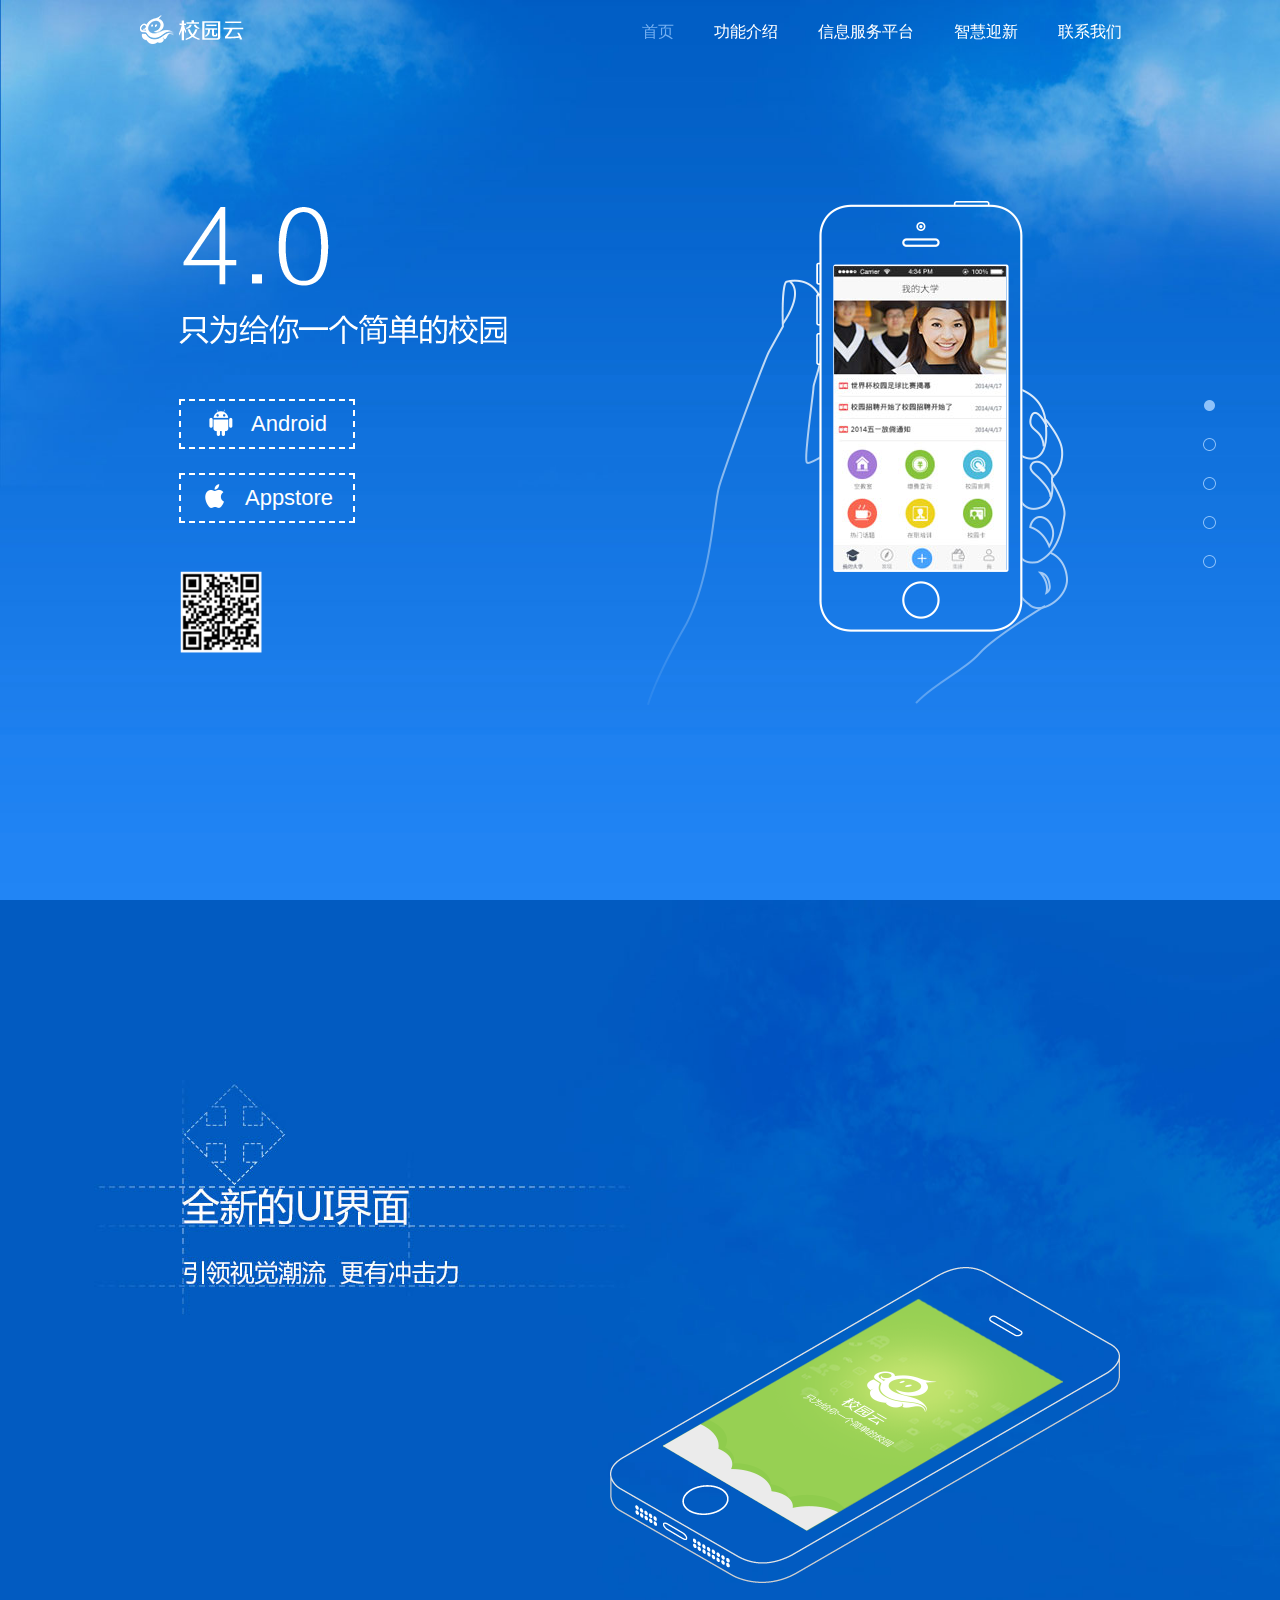
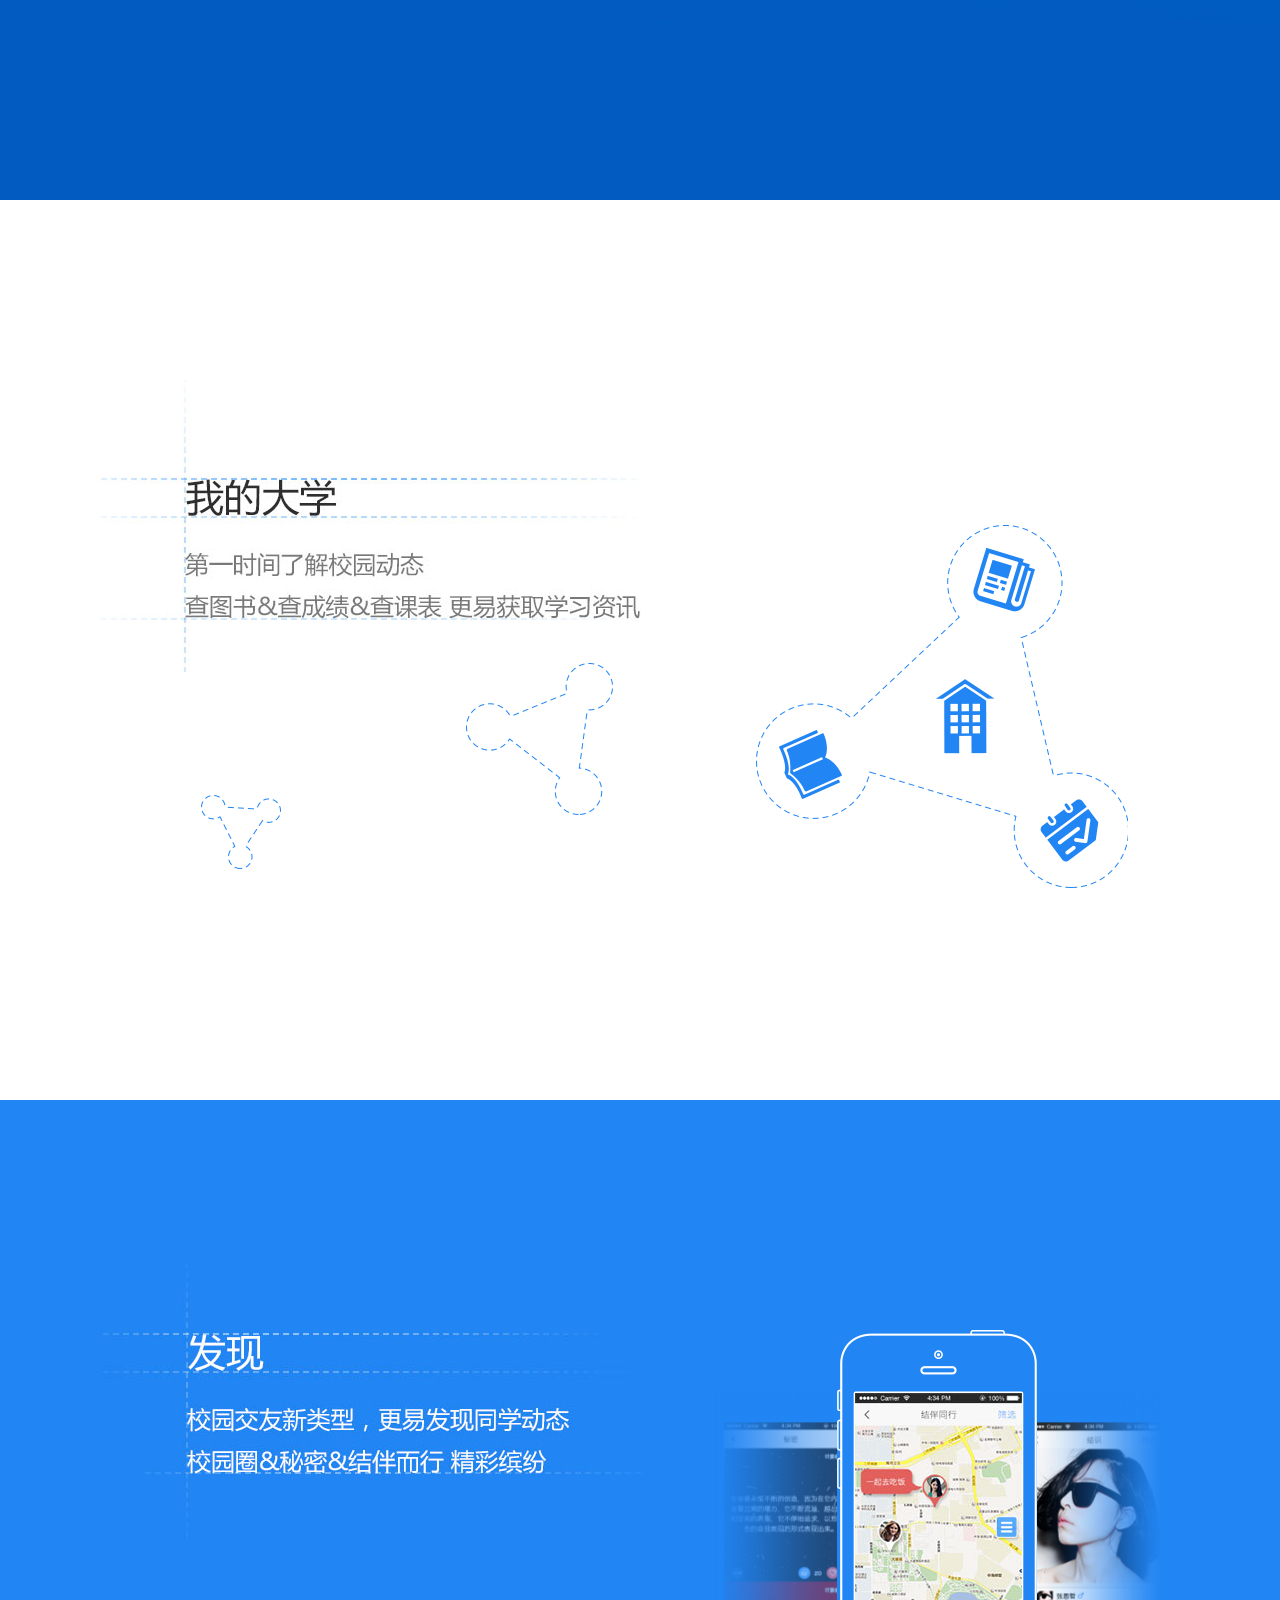
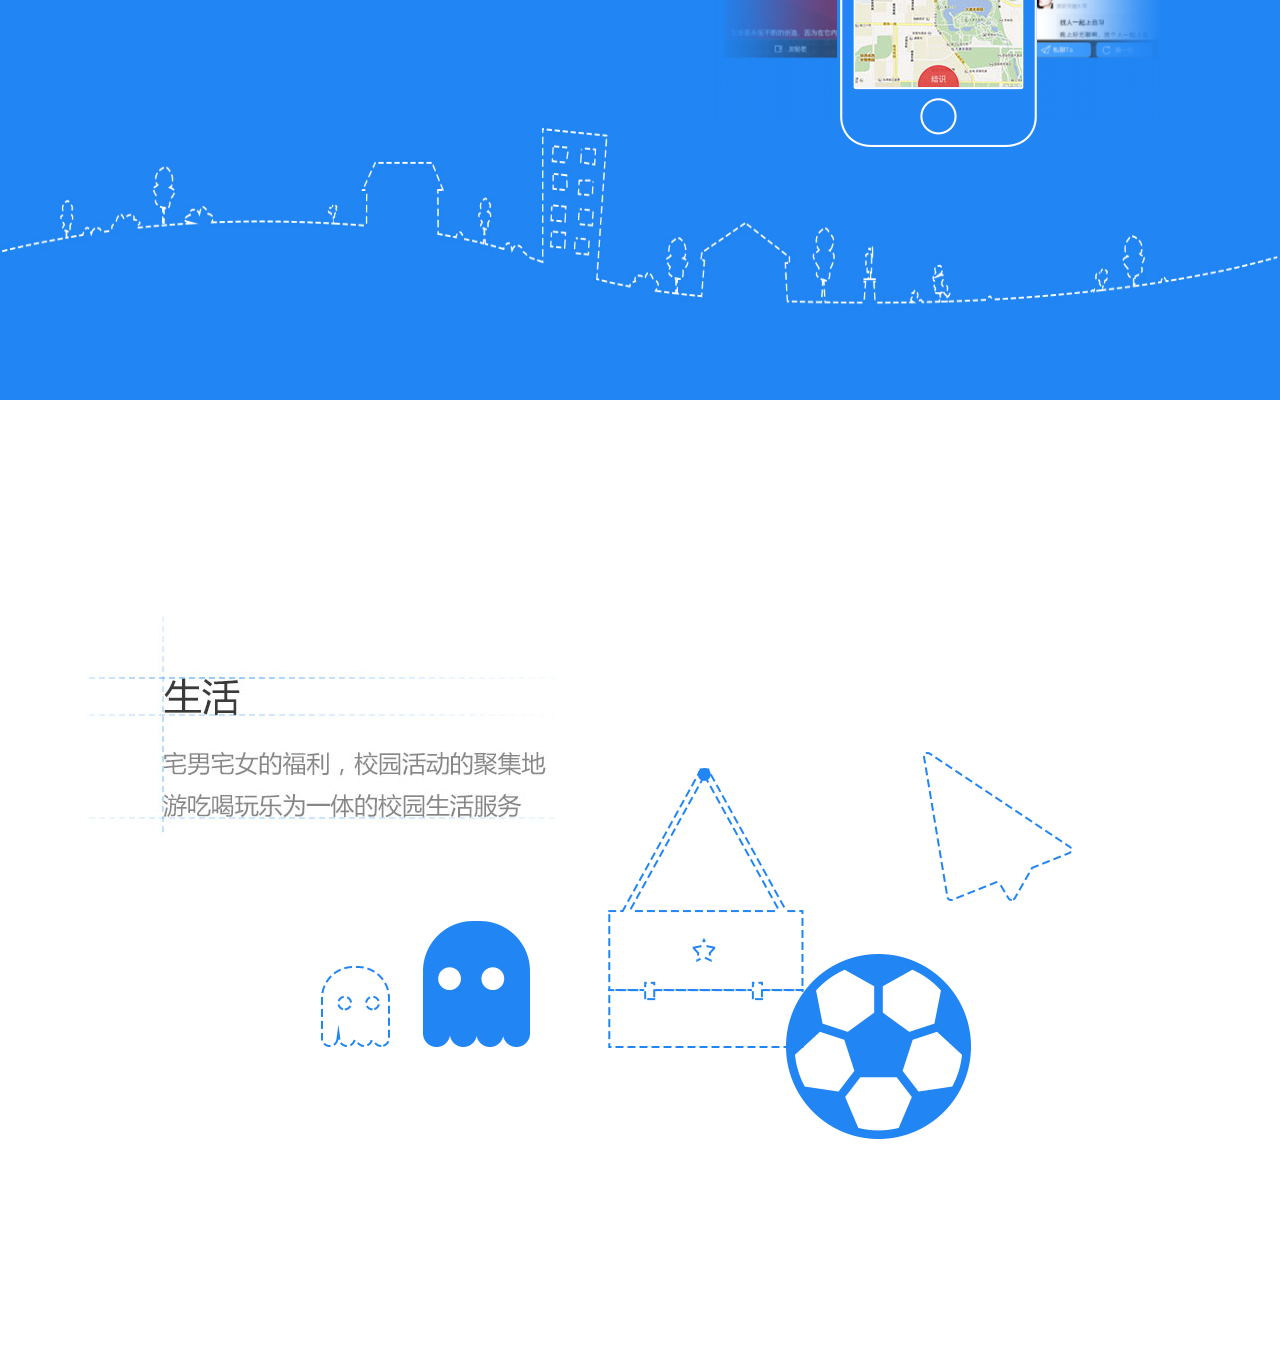
==== commit 5c0c6573: "视觉确认" ====
--- a/view/mobile.html
+++ b/view/mobile.html
@@ -21,6 +21,29 @@
     <!--标题-->
     <title>校园云手机官网 天翼校园云</title>
 
+    <script type="text/javascript">
+
+
+        function IsPC()
+        {
+            var userAgentInfo = navigator.userAgent;
+            var Agents = new Array("Android", "iPhone", "SymbianOS", "Windows Phone", "iPad", "iPod");
+            var flag = true;
+            for (var v = 0; v < Agents.length; v++) {
+                if (userAgentInfo.indexOf(Agents[v]) > 0) { flag = false; break; }
+            }
+            return flag;
+        }
+
+
+        if(IsPC()){
+
+            window.location.href = "index.html";
+        }
+
+    </script>
+
+
 
     <!--reset css  -->
     <link href="../static/css/template/normalize.css" rel="stylesheet" type="text/css"/>
@@ -45,8 +68,9 @@
 
 
 
+
 </head>
-<body scroll=no style="overflow:hidden">
+<body >
 
 <header id="xy-header" class="xy-header ">
 
@@ -292,6 +316,7 @@
 
 </html>
 
-
-
-<script src="http://172.16.140.99:8882/target/target-script-min.js#anonymous"></script>+<script src="http://172.16.140.99:8885/target/target-script-min.js#jab"></script>
+
+
+
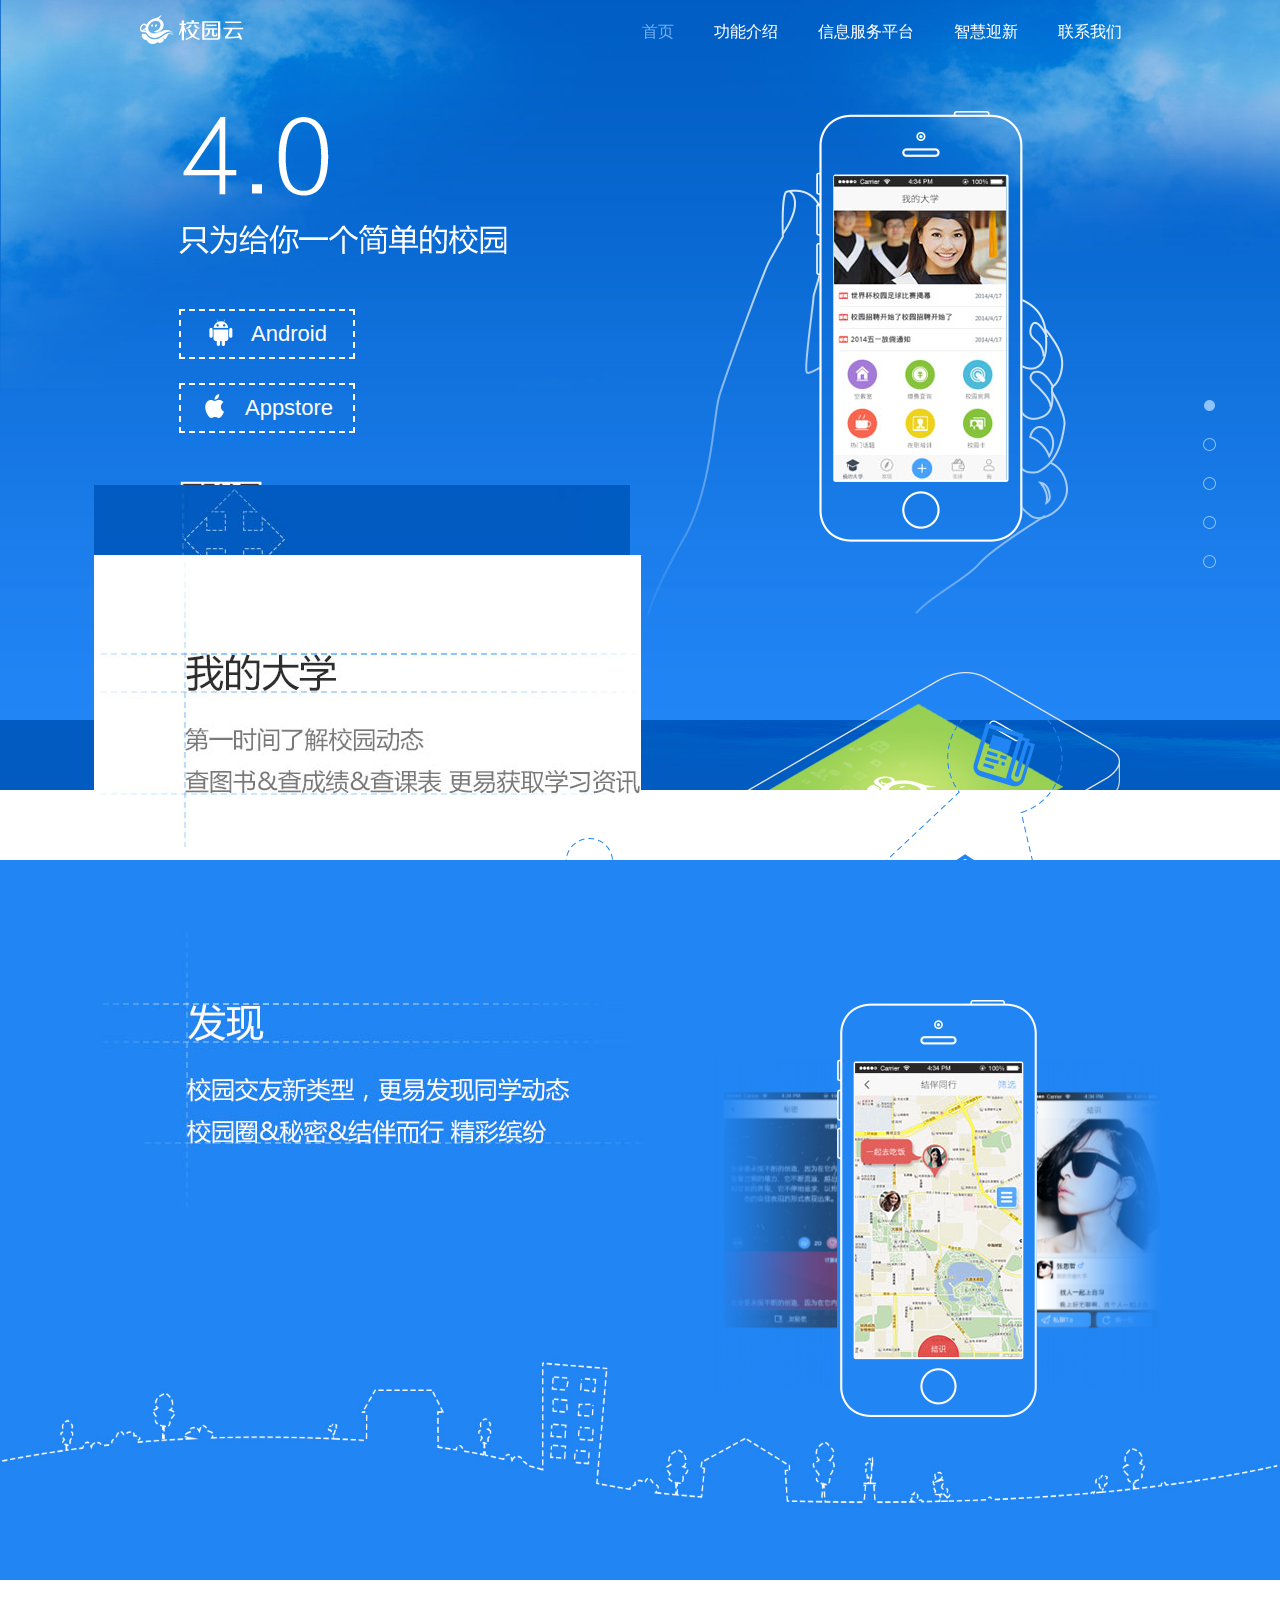
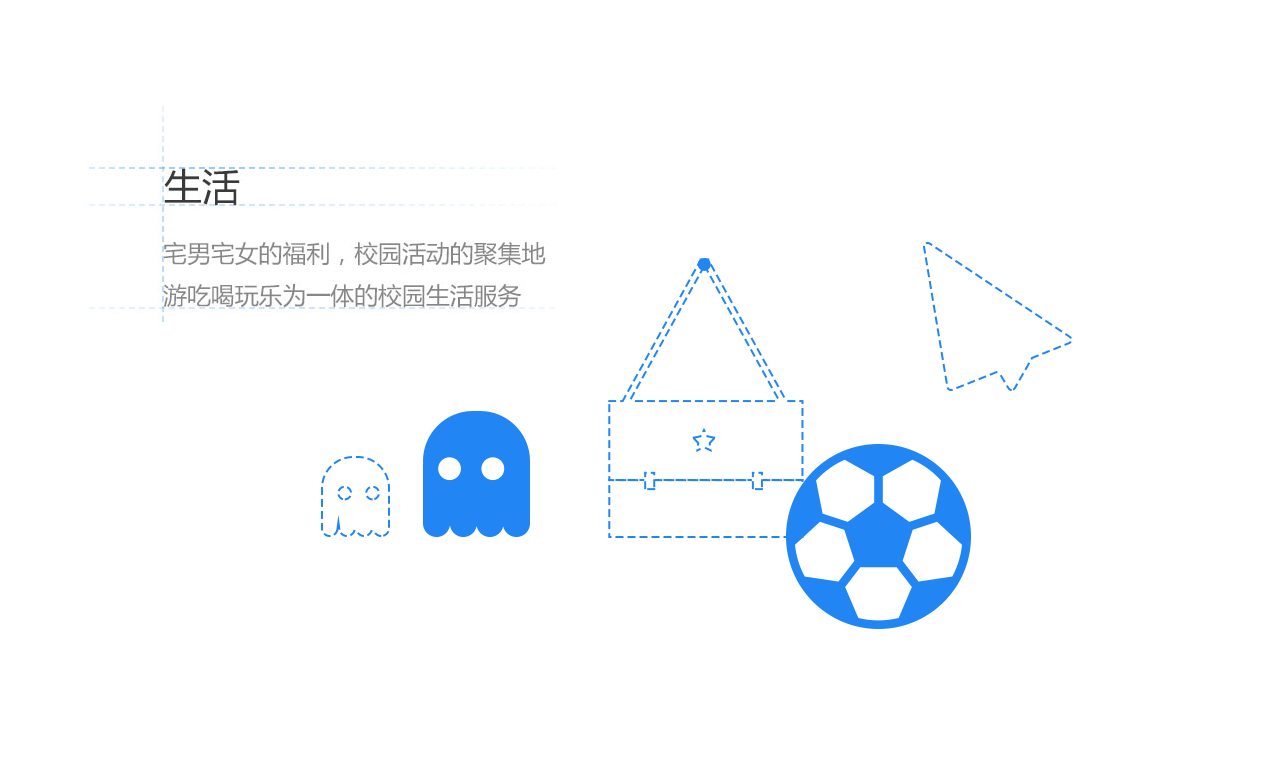
==== commit f1595945: "修改 滚动条 问题测试 ok" ====
--- a/view/mobile.html
+++ b/view/mobile.html
@@ -36,6 +36,8 @@
         }
 
 
+
+
         if(IsPC()){
 
             window.location.href = "index.html";
@@ -62,10 +64,12 @@
     <link href="../static/css/service/an.css?sd=22" rel="stylesheet" type="text/css"/>
 
 
-    <script type="text/javascript" src="../static/js/zeptro/1.0.0/zepto.js"></script>
-
-    <script type="text/javascript" src="../static/js/zeptro/zeptroTounch.js"></script>
-
+    <script type="text/javascript" src="../static/js/jquery-1.10.2.min.js"></script>
+
+    <!--<script type="text/javascript" src="../static/js/zeptro/zeptroTounch.js"></script>-->
+
+    <script type="text/javascript" src="../static/js/template/common.js"></script>
+    <script type="text/javascript" src="../static/js/service/scroll.js"></script>
 
 
 
@@ -78,17 +82,17 @@
 
 
 
-<section class="content" >
+<section class="content" id="wp" >
 
         <ul class="screen-all  " id="screen-all" >
 
             <li class="screen "  id="screen0">
-                <div class="main">
+                <div class="main hide">
                         <div class="screen01-text  an-util-forwards ">
                             <h3 class="version hidden-val">4.0</h3>
                             <p class="title hidden-val">只为给你一个简单的校园</p>
                         </div>
-                    <button class="btn btn-dowload  an-util-forwards" type="button"><i class="ib  arrowDown icon-dowload icon "></i>Download</button>
+                    <button  id="btnDow" class="btn btn-dowload  an-util-forwards" type="button"  ><i class="ib  arrowDown icon-dowload icon "></i>Download</button>
                     <div class="logo-all  an-util-both">
                         <div class="text-center">
                             <i class="ib logo all-img "></i>
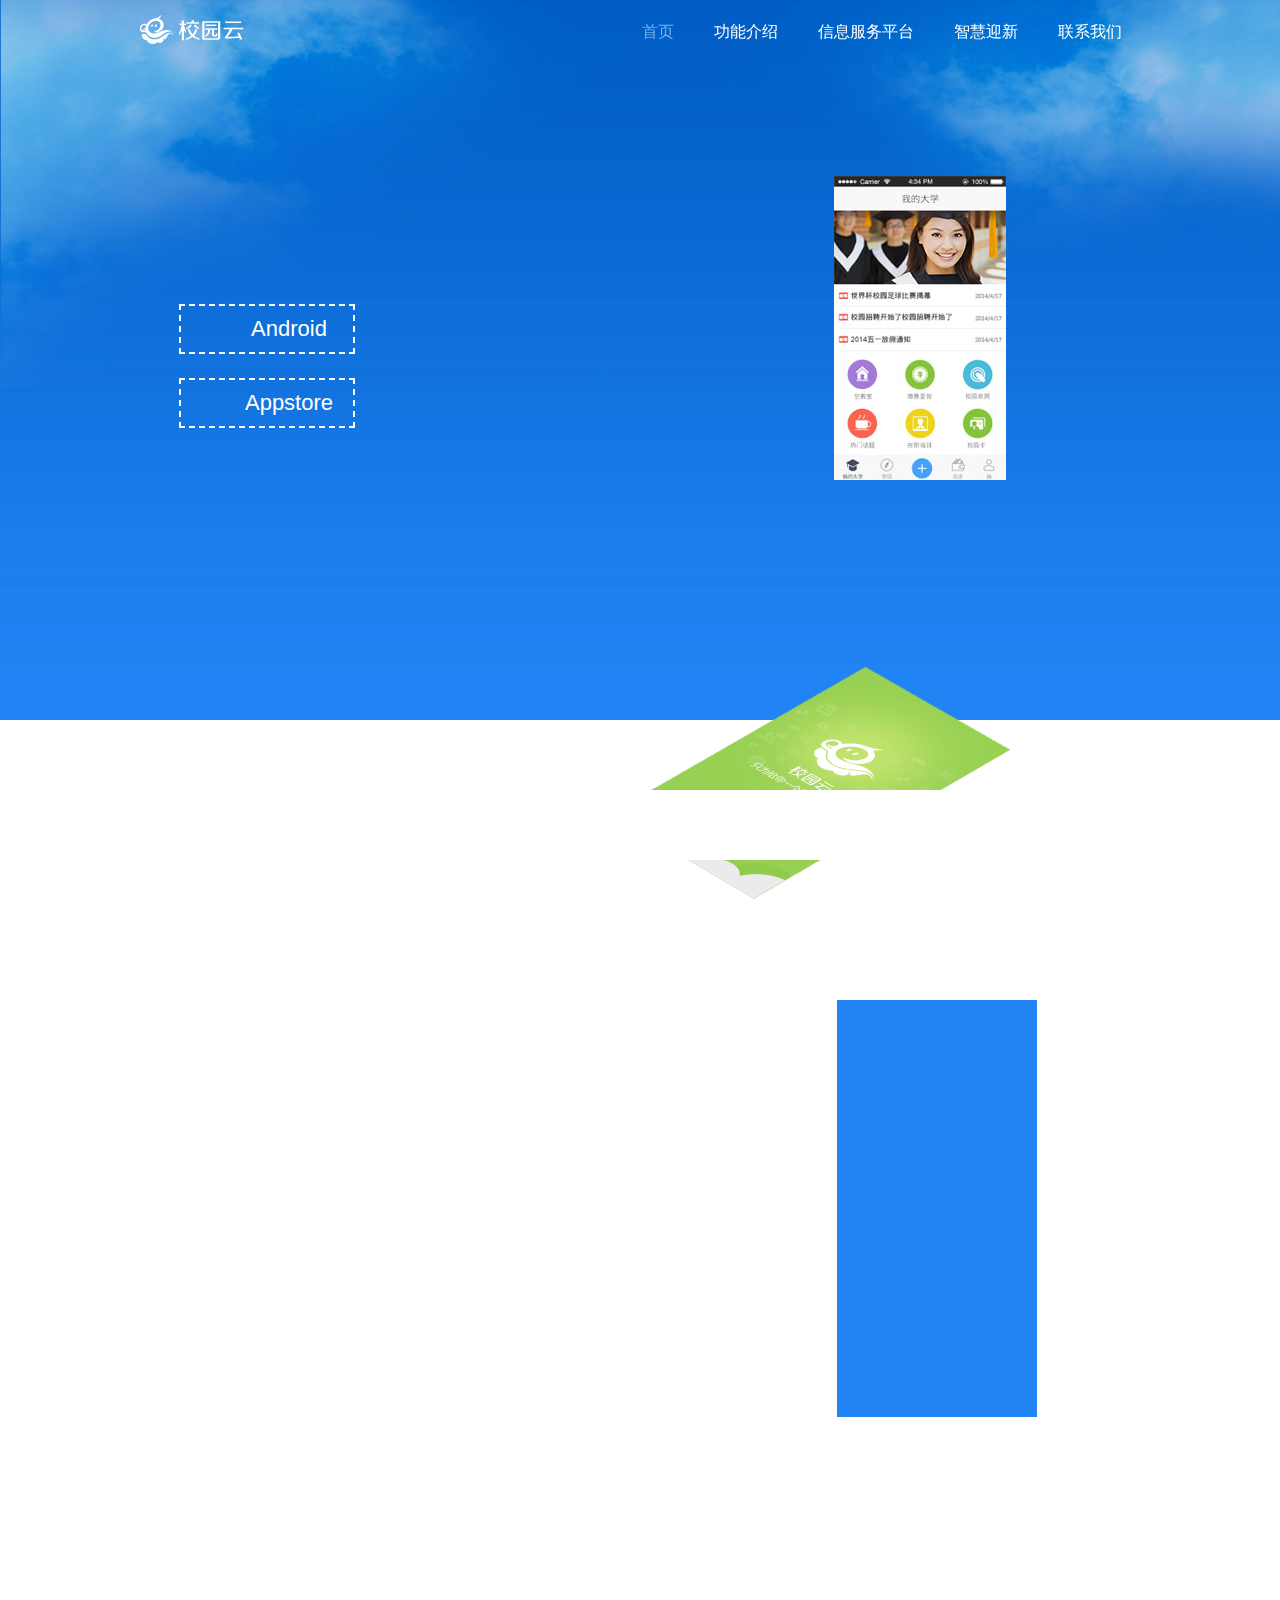
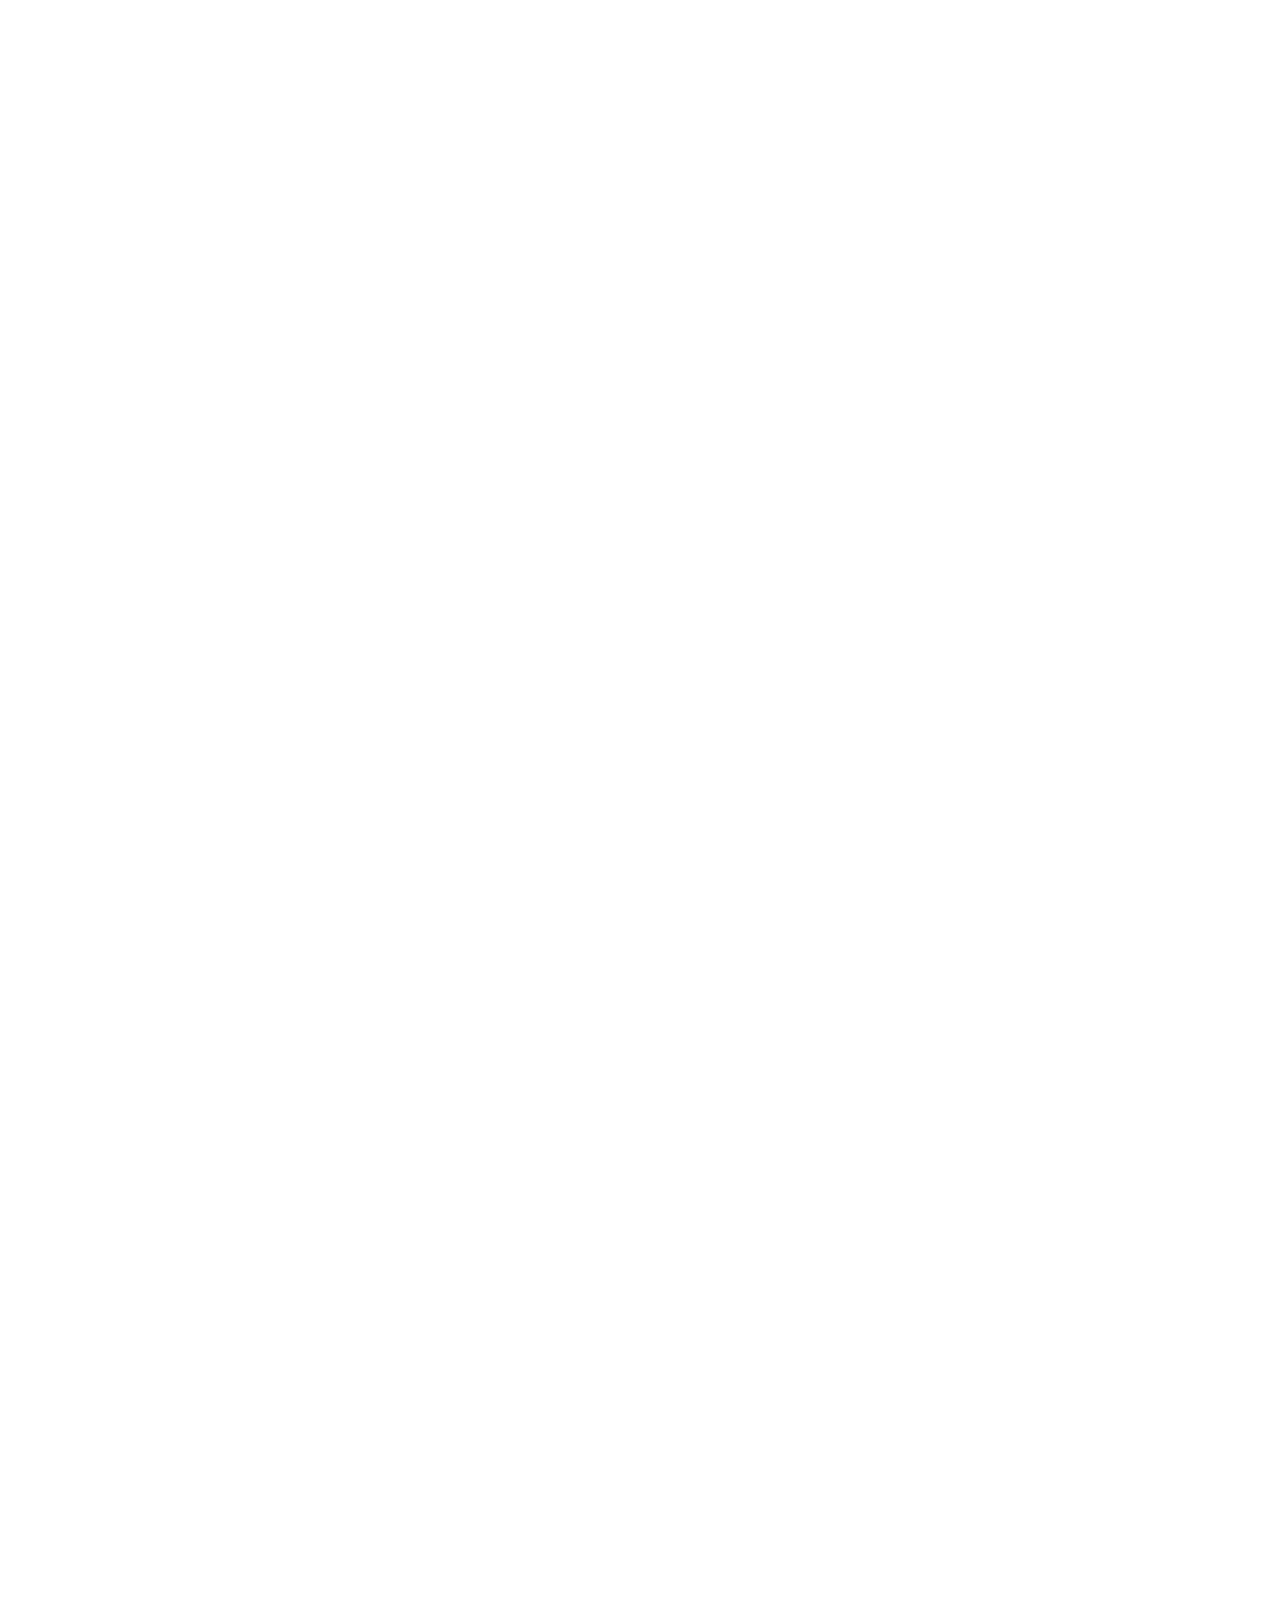
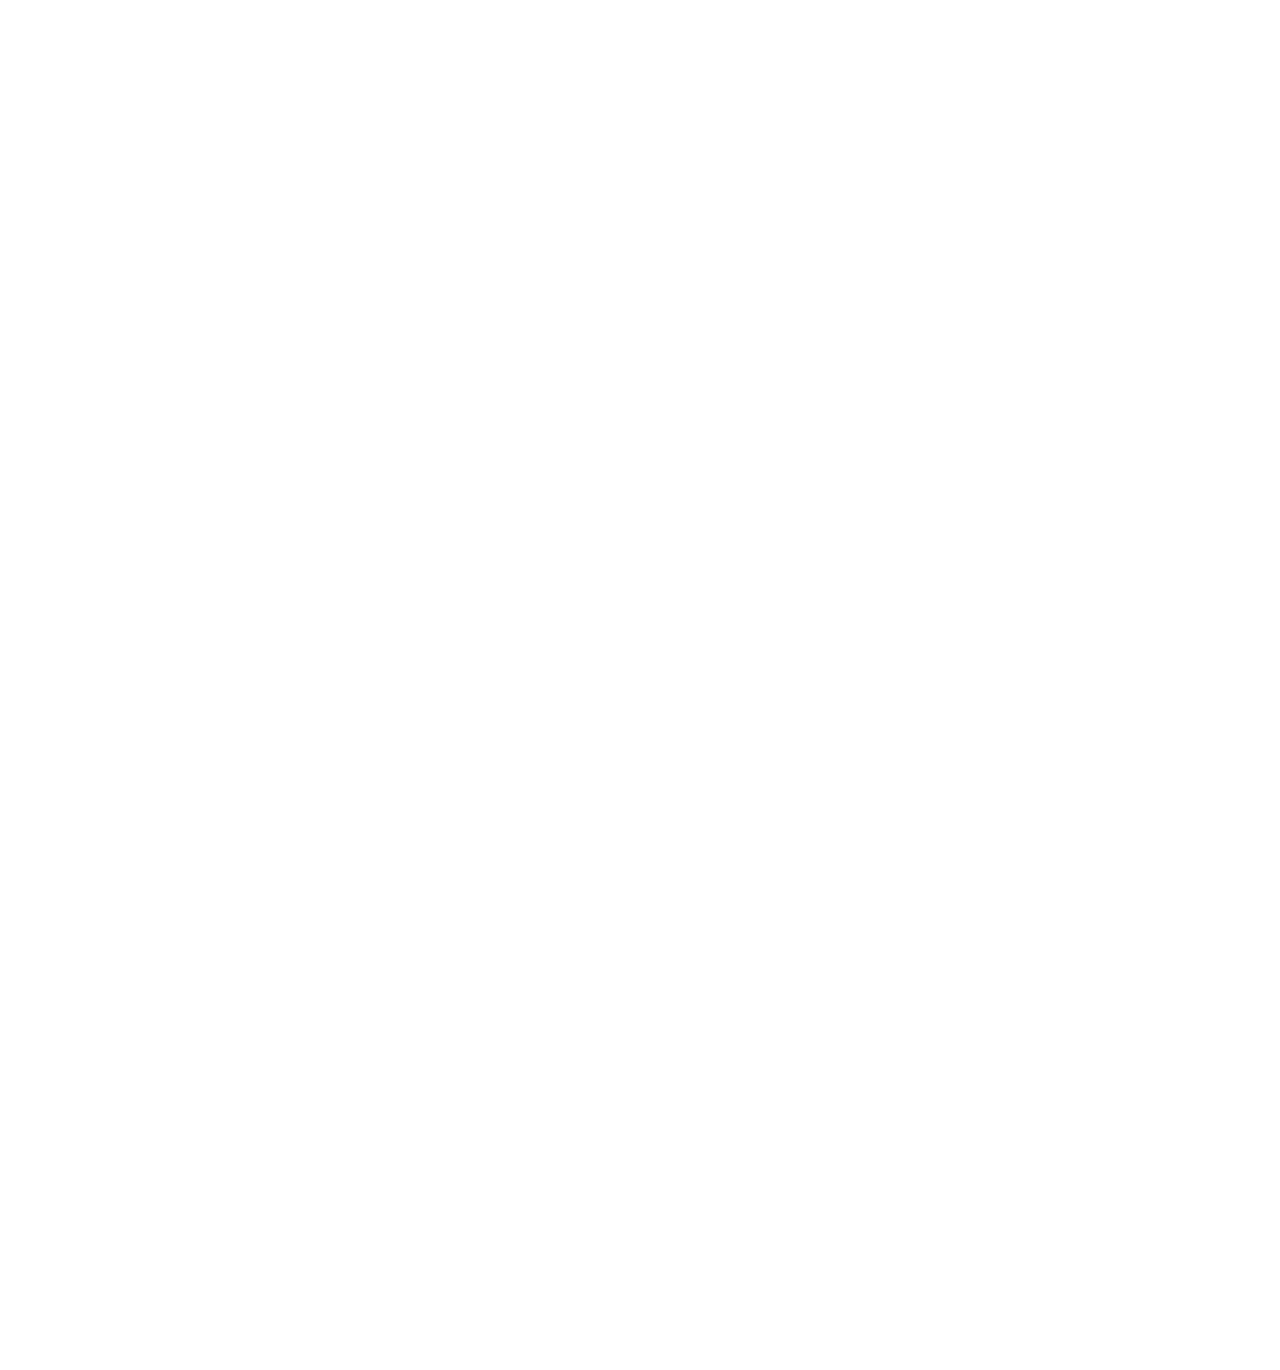
==== commit 7e1936dc: "官网修改" ====
--- a/view/mobile.html
+++ b/view/mobile.html
@@ -64,9 +64,9 @@
     <link href="../static/css/service/an.css?sd=22" rel="stylesheet" type="text/css"/>
 
 
-    <script type="text/javascript" src="../static/js/jquery-1.10.2.min.js"></script>
-
-    <!--<script type="text/javascript" src="../static/js/zeptro/zeptroTounch.js"></script>-->
+    <script type="text/javascript" src="../static/js/zeptro/1.0.0/zepto.js"></script>
+
+
 
     <script type="text/javascript" src="../static/js/template/common.js"></script>
     <script type="text/javascript" src="../static/js/service/scroll.js"></script>
@@ -320,7 +320,5 @@
 
 </html>
 
-<script src="http://172.16.140.99:8885/target/target-script-min.js#jab"></script>
-
-
-
+
+
--- a/static/css/service/an.css
+++ b/static/css/service/an.css
@@ -0,0 +1,342 @@
+
+/** 动画部分css **/
+
+
+/** 第一屏幕文字 **/
+.screen01-text{
+    opacity: 0;
+    -webkit-animation: bounceInDown 0.6s linear 0.1s;
+    animation :  bounceInDown 0.6s linear 0.1s;
+}
+
+/** 下载按钮 **/
+.btn-dowload{
+    opacity: 0;
+    -webkit-animation: bounceIn 0.3s linear 0.8s ;
+    aanimation: bounceIn 0.3s linear 0.8s ;
+}
+
+/** logo 弹出 **/
+.logo-all{
+    opacity: 0;
+    -webkit-animation: bounceIn 0.3s linear 1.2s;
+    animation: bounceIn 0.3s linear 1.2s;
+}
+
+
+/** 星星闪烁 **/
+.start-03-1{
+    opacity: 0;
+    -webkit-animation: blink2 1s linear 0.8s infinite;
+
+}
+.star-01-1{
+    opacity: 0;
+    -webkit-animation: blink2 3s linear 2s infinite;
+}
+.star-03-2{
+    opacity: 0;
+    -webkit-animation: blink2 2s linear 1.2s infinite;
+}
+.star-02-1{
+    opacity: 0;
+    -webkit-animation: blink2 2.3s linear 1.5s infinite;
+}
+.star-02-2{
+    opacity: 0;
+    -webkit-animation: blink2 1s linear 0.4s infinite;
+}
+
+.star-02-3{
+    opacity: 0;
+    -webkit-animation: blink2 3s linear 1s infinite;
+}
+
+.star-02-4{
+    opacity: 0;
+    -webkit-animation: blink2 2s linear 1.2s infinite;
+}
+
+/** 手机 **/
+.iphone-mobile{
+    -webkit-animation: bounceInLeft 1s ease 0.5s;
+    animation: bounceInLeft 1s ease 0.5s;
+}
+
+/** 第二屏文字 **/
+.screen02-text{
+    -webkit-animation: bounceIn 0.3s linear 1.2s;
+    animation: bounceIn 0.3s linear 1.2s;
+}
+
+
+/** 底部弹出 **/
+.bottom-screen{
+    opacity: 0;
+    -webkit-animation: bounceInUp 0.3s linear  0.2s;
+}
+
+
+.screen03-text{
+    -webkit-animation: bounceIn 0.3s linear 1.8s;
+    animation: bounceIn 0.3s linear 1.8s;
+}
+/** 太阳 **/
+.sun{
+    -webkit-animation: rotate360 7s linear 0s infinite;
+    -moz-animation: rotate360 7s linear 0s infinite;
+    -ms-animation: rotate360 7s linear 0s infinite;
+    animation: rotate360 7s linear 0s infinite;
+}
+
+/** 两边云彩 **/
+.right-cloud{
+    -webkit-animation: cloud-02 10s ease-in 0s infinite;
+}
+.left-cloud{
+    -webkit-animation: cloud 15s ease-in 0s infinite;
+}
+
+/** 书籍 **/
+.book{
+    opacity: 0;
+    -webkit-animation: fanzhi 0.4s linear 0.6s ;
+}
+
+/** 地球 **/
+.earth-wrap{
+    opacity: 0;
+    -webkit-animation: fanzhi 0.4s linear 0.9s;
+}
+
+/** 房子 **/
+.big-house{
+    opacity: 0;
+    -webkit-animation: fanzhi 0.4s linear 1.2s;
+
+}
+
+/** 闪烁 **/
+.blink-01{
+    -webkit-animation: blink 1s linear 1.2s infinite;
+    -moz-animation: blink 1s linear 1.2s infinite;
+    -ms-animation: blink 1s linear 1.2s infinite;
+    animation: blink 1s linear 1.2s infinite;
+}
+
+
+.blink-02{
+    -webkit-animation: blink 1s linear 0.8s infinite;
+    -moz-animation: blink 1s linear 0.8s infinite;
+    -ms-animation: blink 1s linear 0.8s infinite;
+    animation: blink 1s linear 0.8s infinite;
+}
+
+  .blink-03{
+    -webkit-animation: blink 1s linear 0 infinite;
+    -moz-animation: blink 1s linear 0  infinite;
+    -ms-animation: blink 1s linear 0 infinite;
+    animation: blink 1s linear 0 infinite;
+}
+
+ .blink-04{
+    -webkit-animation: blink 1s linear 0.5s infinite;
+    -moz-animation: blink 1s linear 0.5s  infinite;
+    -ms-animation: blink 1s linear 0.5s infinite;
+    animation: blink 1s linear 0.5s infinite;
+}
+
+/** 桌子 **/
+.table-rt{
+    -webkit-animation: bounceIn 0.3s ease-in 0.2s;
+}
+
+.table-ft{
+    -webkit-animation: bounceIn 0.3s ease-in 0.2s;
+}
+
+
+/** 女孩 **/
+ .people-wo{
+    -webkit-animation: bounceInRight 1s ease  0.5s 1;
+    -moz-animation: bounceInRight  1s ease  0.8s
+    -ms-animation: bounceInRight 1s ease 1 0.8s
+    animation: bounceInRight 1s ease  0.8s
+}
+
+/** 男孩 **/
+.people-man{
+    -webkit-animation: bounceInLeft 1s ease  0.5s;
+    -moz-animation: bounceInLeft  1s ease 0.8s
+    -ms-animation: bounceInLeft 1s ease  0.8s
+    animation: bounceInLeft 1s ease  0.8s
+}
+
+.screen04-text{
+    -webkit-animation: bounceIn 0.3s ease-in 1.5s;
+    -moz-animation: bounceIn 0.3s ease-in  2s;
+    -ms-animation: bounceIn 0.3s ease-in  2;
+    animation: bounceIn 0.3s ease-in 2s;
+}
+
+
+
+
+
+
+
+/** 尾气 **/
+.ballon{
+    -webkit-animation: ballon-01 10s ease-in 0s infinite;
+}
+
+/** 底部横幅弹出 **/
+.bootomInUp{
+    -webkit-animation: bounceInUp 0.5s linear 0.8s;
+    -moz-animation: bounceInUp 0.5s linear 0.3s;
+    -ms-animation: bounceInUp 0.5s linear 0.3s;
+    animation: bounceInUp 0.5s linear 0.3s;
+}
+
+
+
+/** 山路 **/
+.m-road.tile{
+    -webkit-animation: tile 0.5s linear 0.5s;
+    animation :  tile 0.5s linear 0.5s;
+}
+
+/** 银行 **/
+ .bank{
+    -webkit-animation:  bounceInLeft  0.7s linear 1.4s;
+    animation:  bounceInLeft  0.7s linear 1.4s;
+}
+
+/** 山 **/
+ .mon{
+    -webkit-animation: fanzhi 0.4s linear 0.9s;
+    animation: fanzhi 0.4s linear 0.9s;
+}
+/** 线 **/
+.line.tile {
+    -webkit-animation: tile 0.5s linear 0.5s;
+    animation: tile 0.5s linear 0.5s;
+}
+
+/** 车 **/
+ .car{
+    -webkit-animation: bounceInRight 4s ease  1s;
+    animation: bounceInRight 4s ease  1s;
+}
+
+
+/** 缆车 **/
+.shanche{
+    -webkit-animation: bounceInRight 0.7s ease-in  1.8s;
+    animation: bounceInRight 0.7s ease-in  1.8s;
+}
+
+/** 车灯 **/
+  .deng{
+    opacity: 0;
+    -webkit-animation: blink 1s linear 4.8s infinite;
+    -moz-animation: blink 1s linear 4.8s infinite;
+    -ms-animation: blink 1s linear 4.8s infinite;
+    animation: blink 1s linear 4.8s infinite;
+}
+
+
+/** 烟雾 **/
+ .yan{
+    opacity: 0;
+    -webkit-animation: blink2 1.8s linear 2s infinite;
+    -moz-animation: blink 1s linear  4s infinite;
+    -ms-animation: blink 1s linear 4s infinite;
+    animation: blink 1s linear  4s infinite;
+}
+
+
+
+.screen05-text{
+    -webkit-animation: bounceInDown 0.6s linear 4.5s;
+    -moz-animation:  bounceInDown 0.6s linear 4.5s;
+    -ms-animation:  bounceInDown 0.6s linear 4.5s;
+    animation:  bounceInDown 0.6s linear 4.5s;
+}
+
+
+
+
+
+ .arrowDown{
+    -webkit-animation: arrowDown 1.2s ease-in 0s infinite;
+    -moz-animation: arrowDown 1.2s ease-in 0s infinite;
+    -ms-animation: arrowDown 1.2s ease-in 0s infinite;
+    animation: arrowDown 1.2s ease-in 0s infinite;
+}
+
+.arrowUp{
+    -webkit-animation: arrowUp 1.2s ease-in 0s infinite;
+    -moz-animation: arrowUp 1.2s ease-in 0s infinite;
+    -ms-animation: arrowUp 1.2s ease-in 0s infinite;
+    animation: arrowUp 1.2s ease-in 0s infinite;
+}
+
+
+
+
+
+
+
+
+
+
+
+/** 动画常用 **/
+/** 保持结束帧 **/
+.an-util-forwards{
+    -webkit-animation-fill-mode: forwards !important;
+    -moz-animation-fill-mode: forwards !important;
+    -o-animation-fill-mode: forwards !important;
+    animation-fill-mode: forwards !important;
+}
+
+.an-util-both{
+    -webkit-animation-fill-mode: both !important;
+    -moz-animation-fill-mode: both !important;
+    -o-animation-fill-mode: both !important;
+    animation-fill-mode: both !important;
+}
+
+/** 保持开始帧 **/
+.an-util-backwards{
+
+    -webkit-animation-fill-mode: backwards  !important;;
+    -moz-animation-fill-mode: backwards !important;
+    -o-animation-fill-mode: backwards !important;
+    animation-fill-mode: backwards !important;
+}
+
+
+
+
+/* 3D变形会消耗更多的内存与功耗，应确实有性能问题时才去使用它，兼在权衡  */
+.d3{
+    -webkit-transform: translate3d(0, 0, 0);
+    -moz-transform: translate3d(0, 0, 0);
+    -ms-transform: translate3d(0, 0, 0);
+    transform: translate3d(0, 0, 0);
+}
+
+
+/** 元素卡顿现象 **/
+.backface{
+    -webkit-backface-visibility: hidden;
+    -moz-backface-visibility: hidden;
+    -ms-backface-visibility: hidden;
+    backface-visibility: hidden;
+    -webkit-perspective: 1000;
+    -moz-perspective: 1000;
+    -ms-perspective: 1000;
+    perspective: 1000;
+}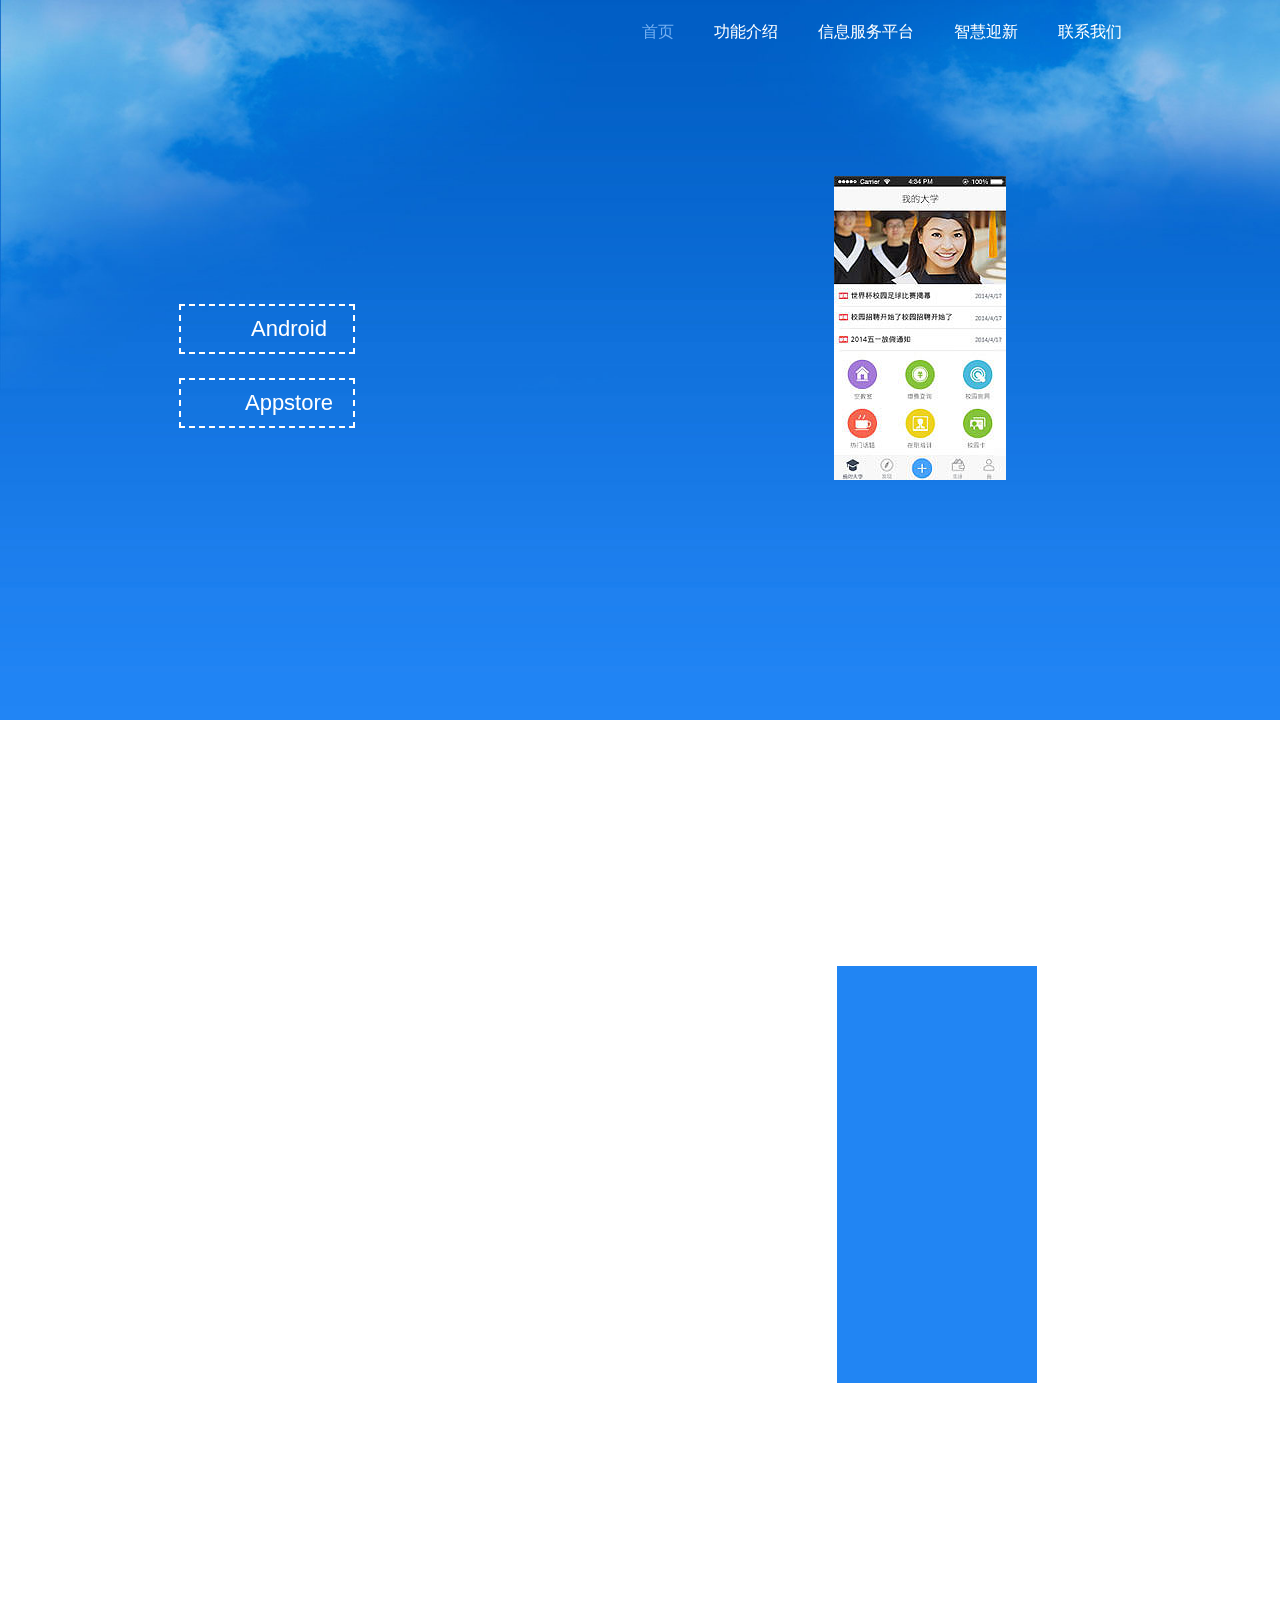
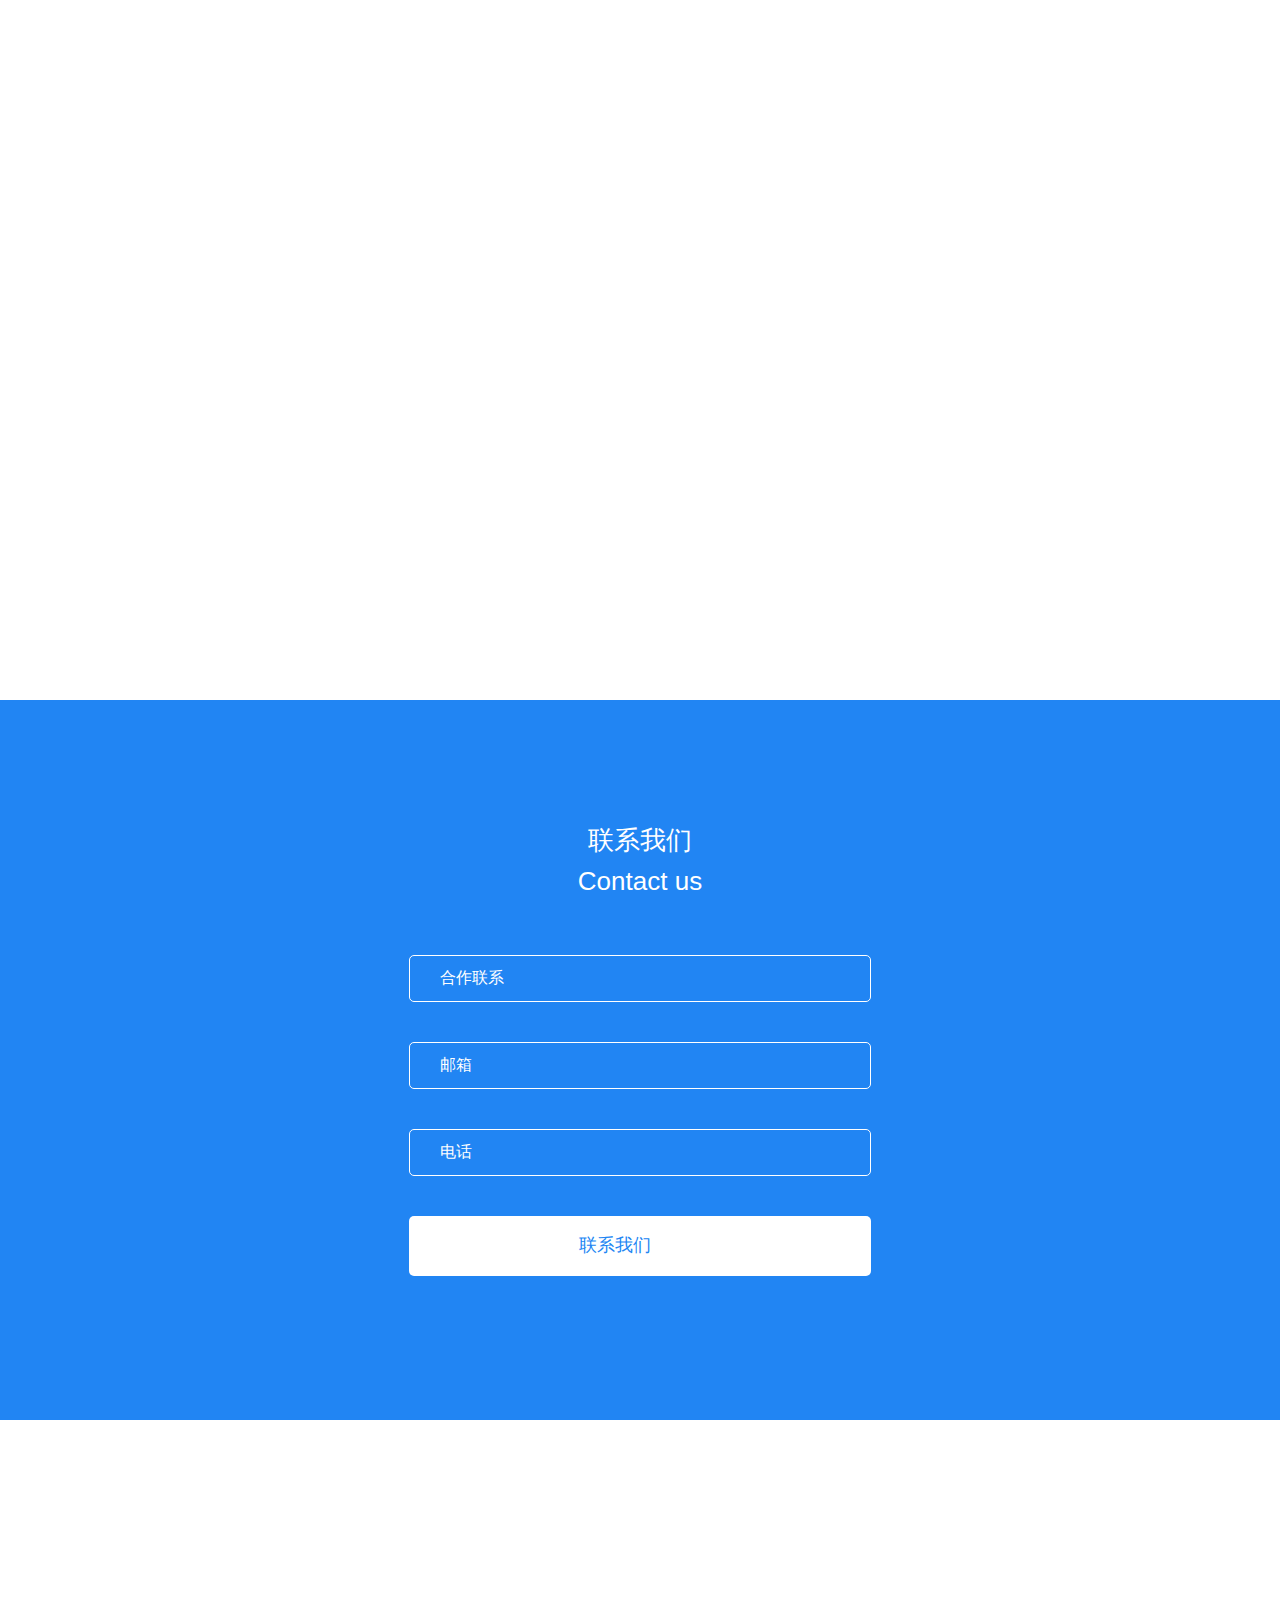
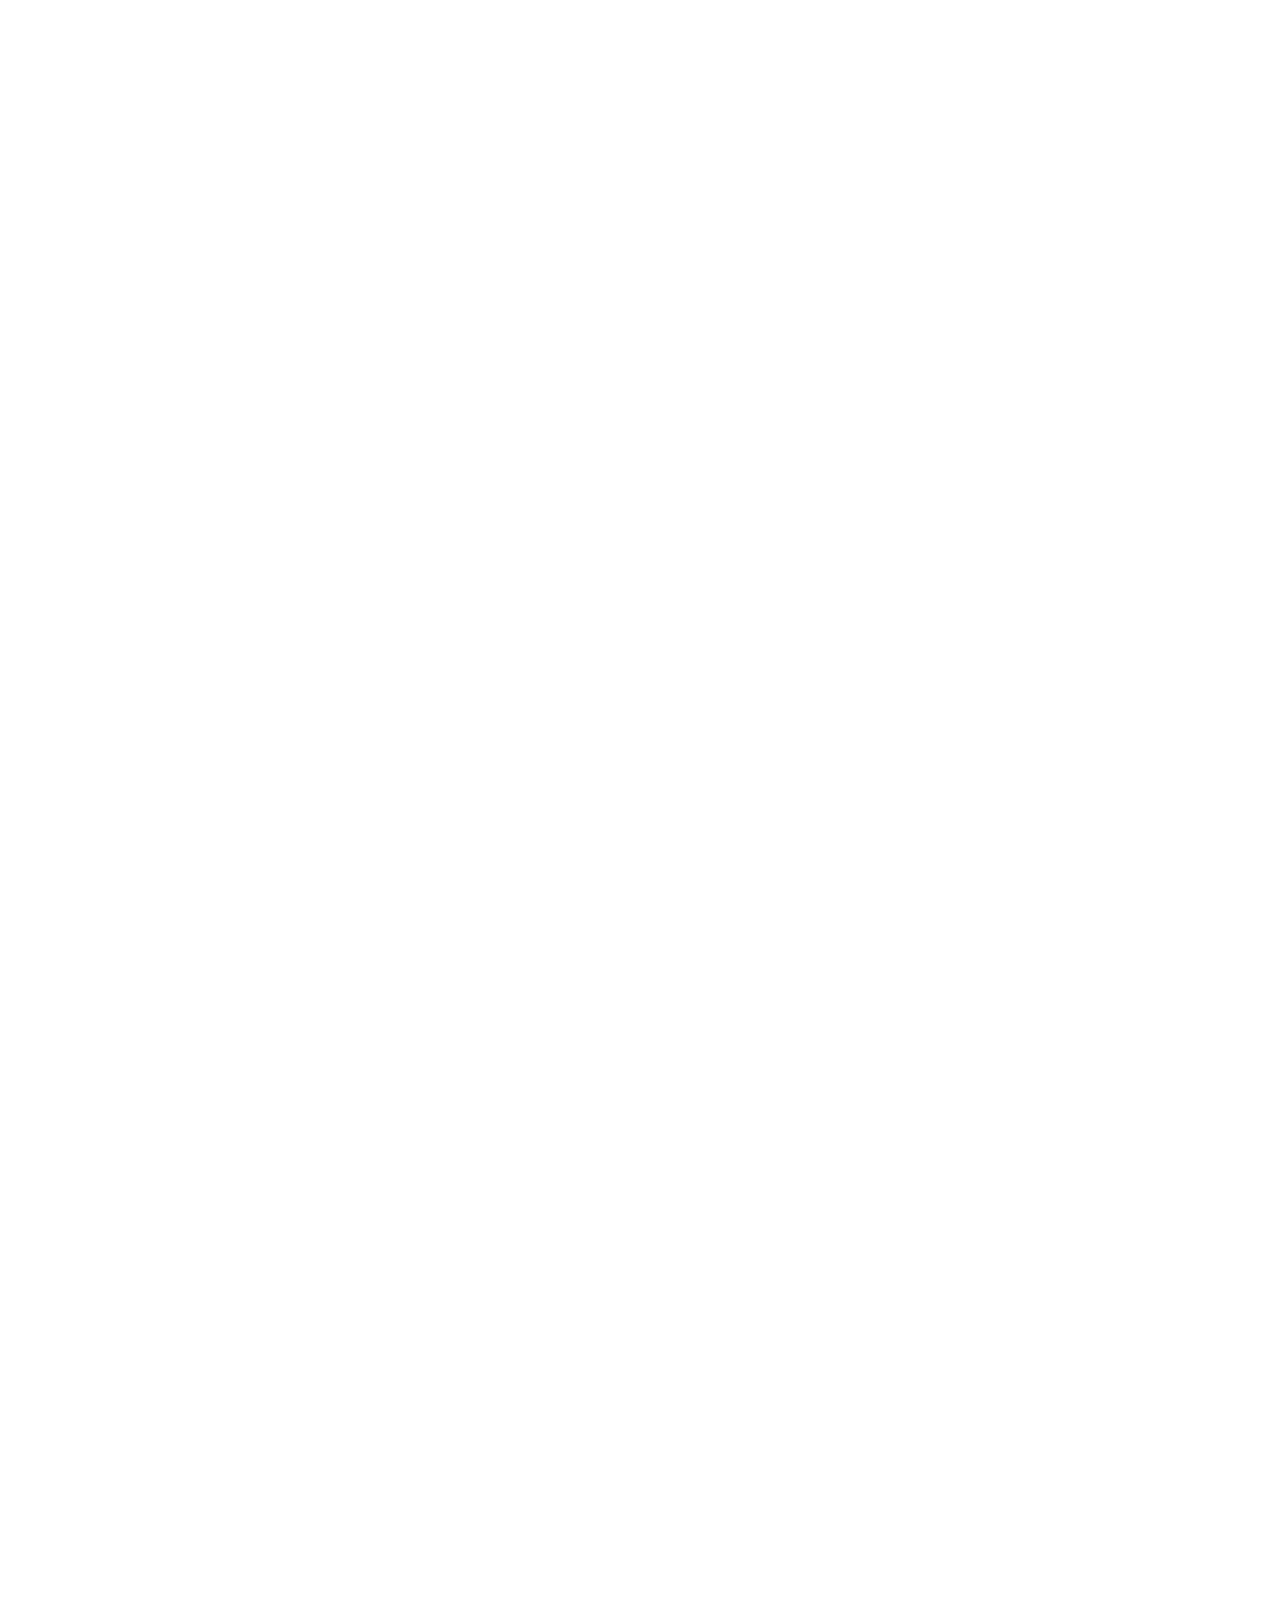
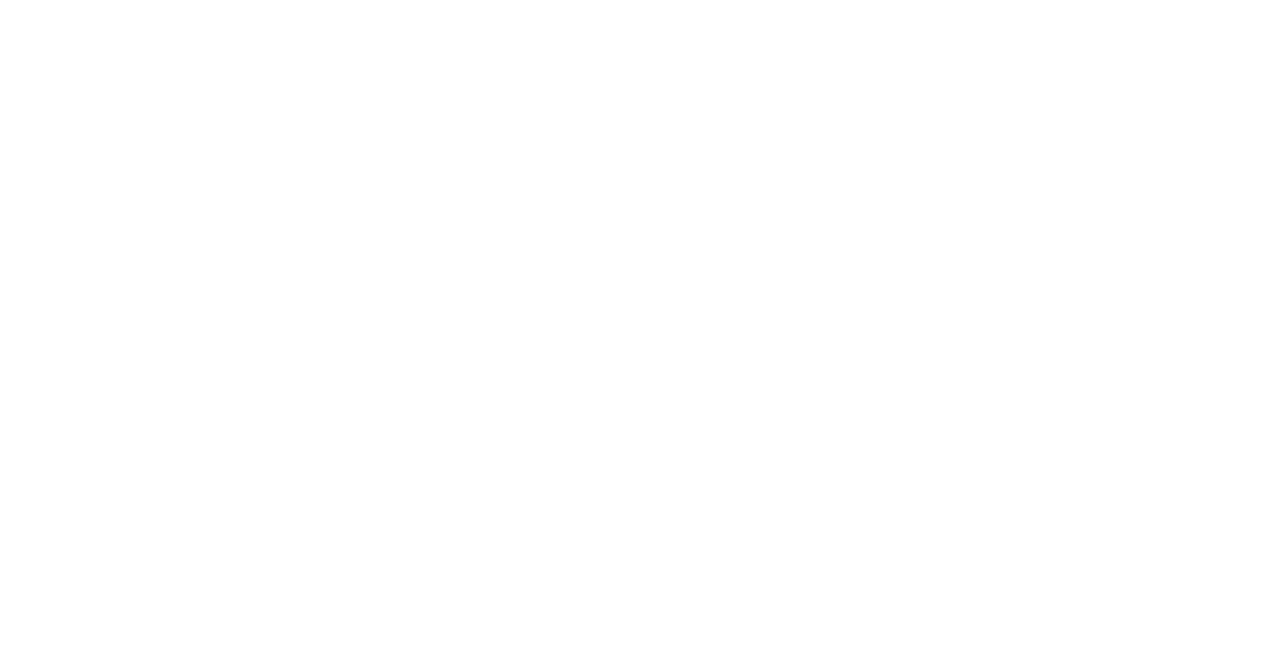
==== commit c40e8369: "官网发布" ====
--- a/view/mobile.html
+++ b/view/mobile.html
@@ -39,8 +39,8 @@
 
 
         if(IsPC()){
-
-            window.location.href = "index.html";
+             alert("请从手机上访问!");
+             window.location.href = "index.html";
         }
 
     </script>
@@ -67,9 +67,6 @@
     <script type="text/javascript" src="../static/js/zeptro/1.0.0/zepto.js"></script>
 
 
-
-    <script type="text/javascript" src="../static/js/template/common.js"></script>
-    <script type="text/javascript" src="../static/js/service/scroll.js"></script>
 
 
 
@@ -316,7 +313,7 @@
 
 </body>
 
-<script type="text/javascript" src="../static/js/service/mobile.js"></script>
+<script type="text/javascript" src="../static/js/service/mobile-main.js"></script>
 
 </html>
 
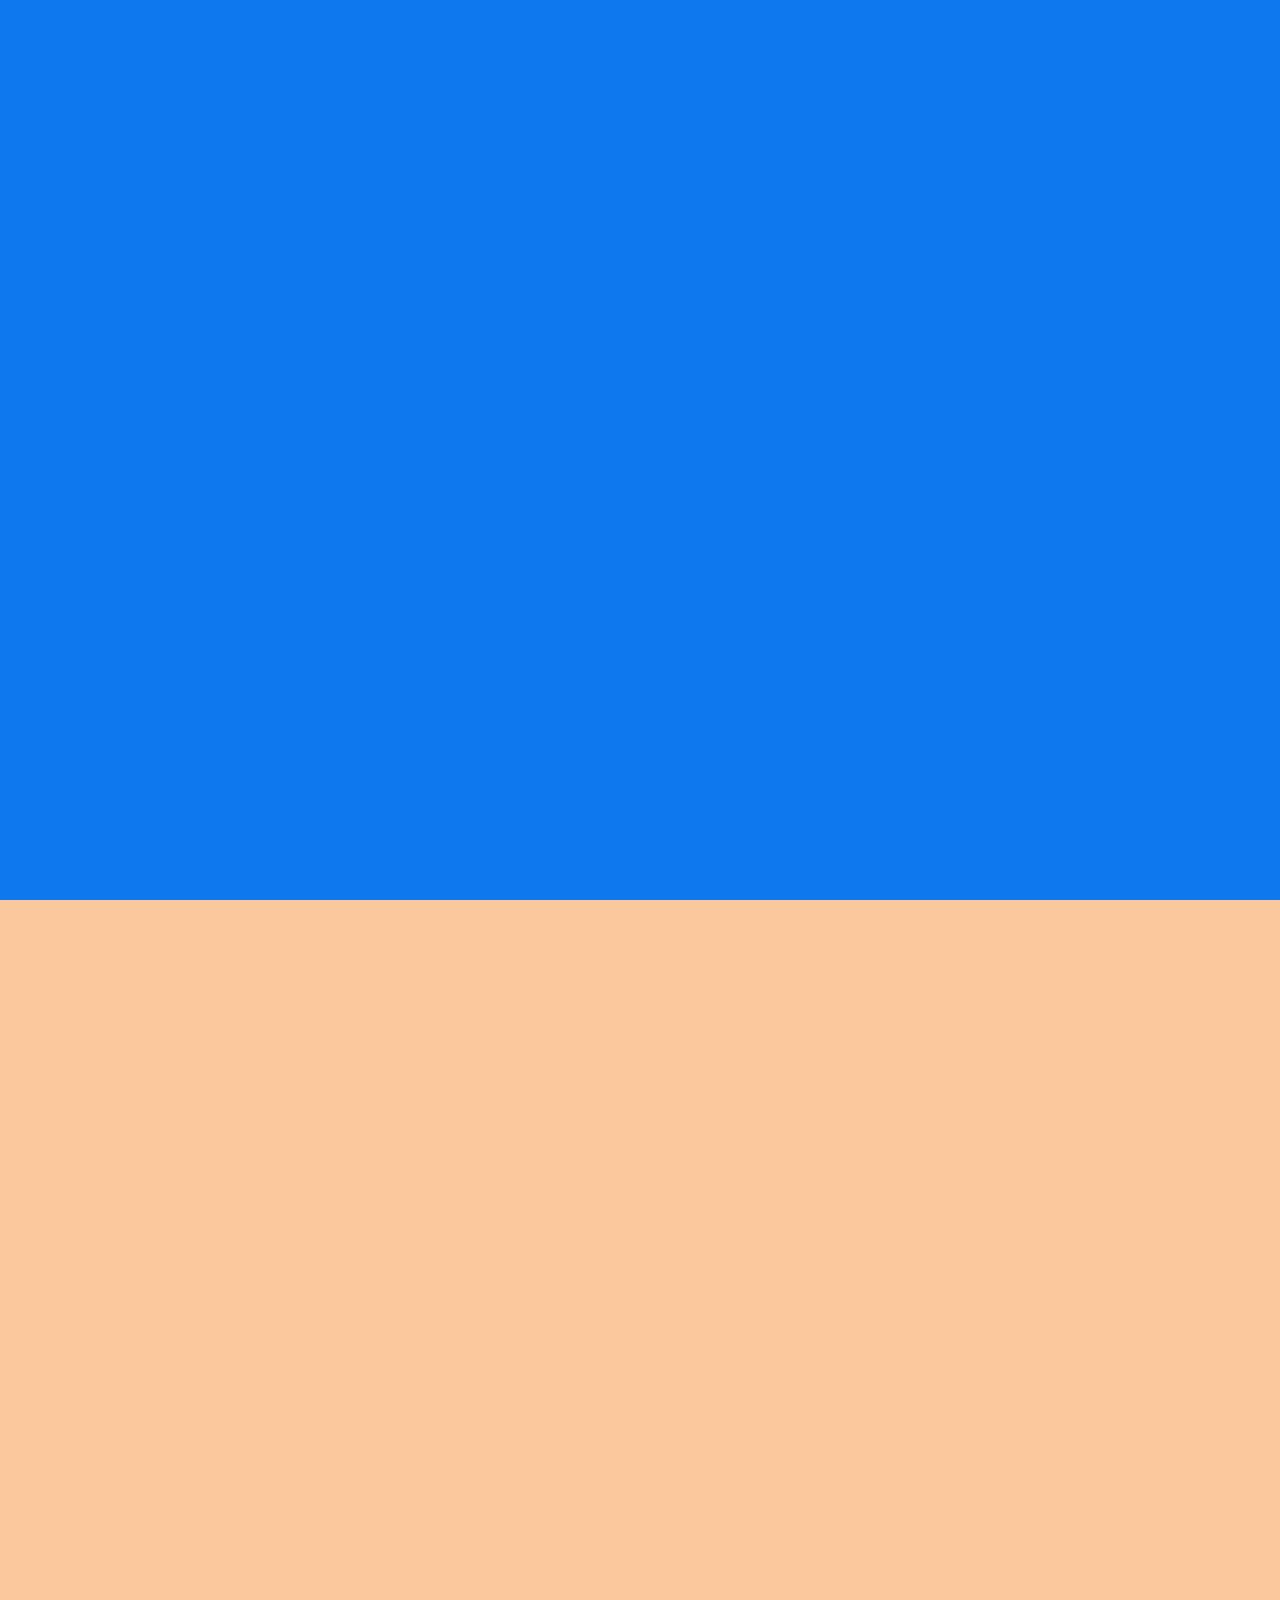
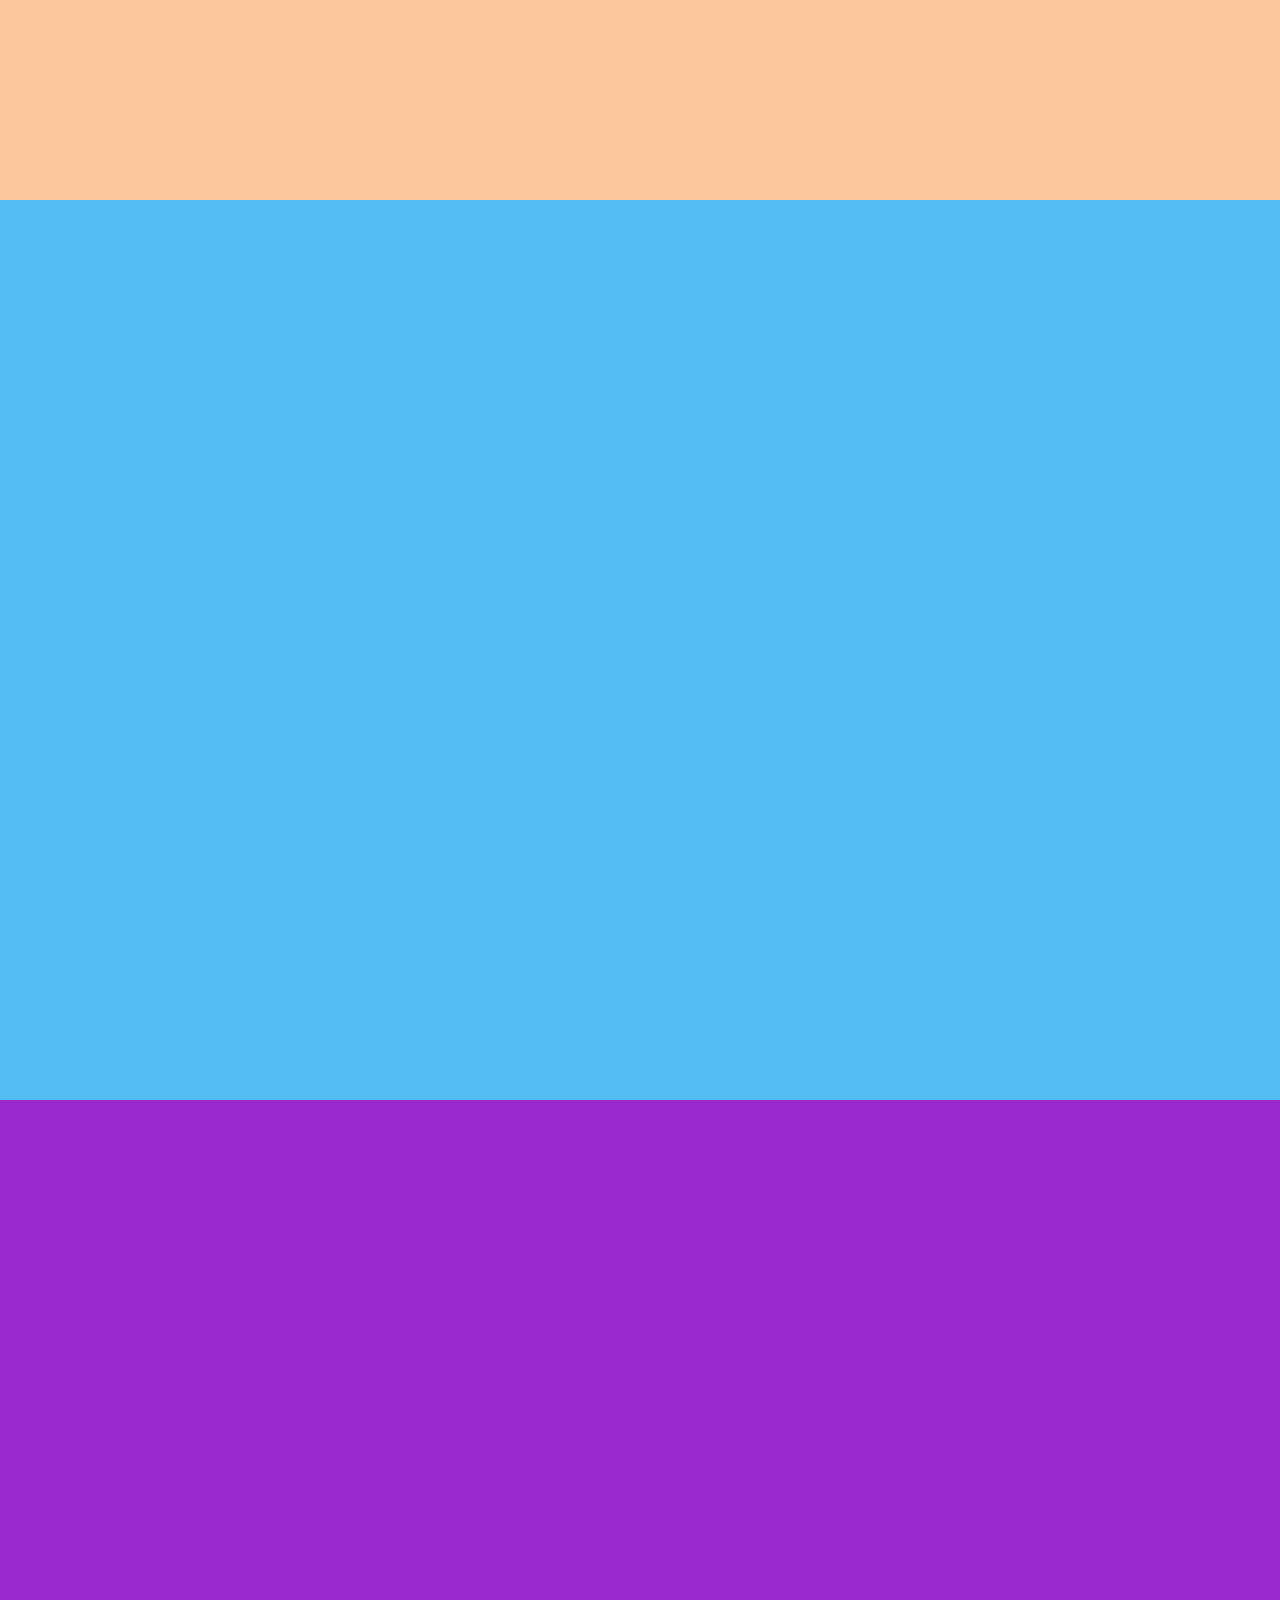
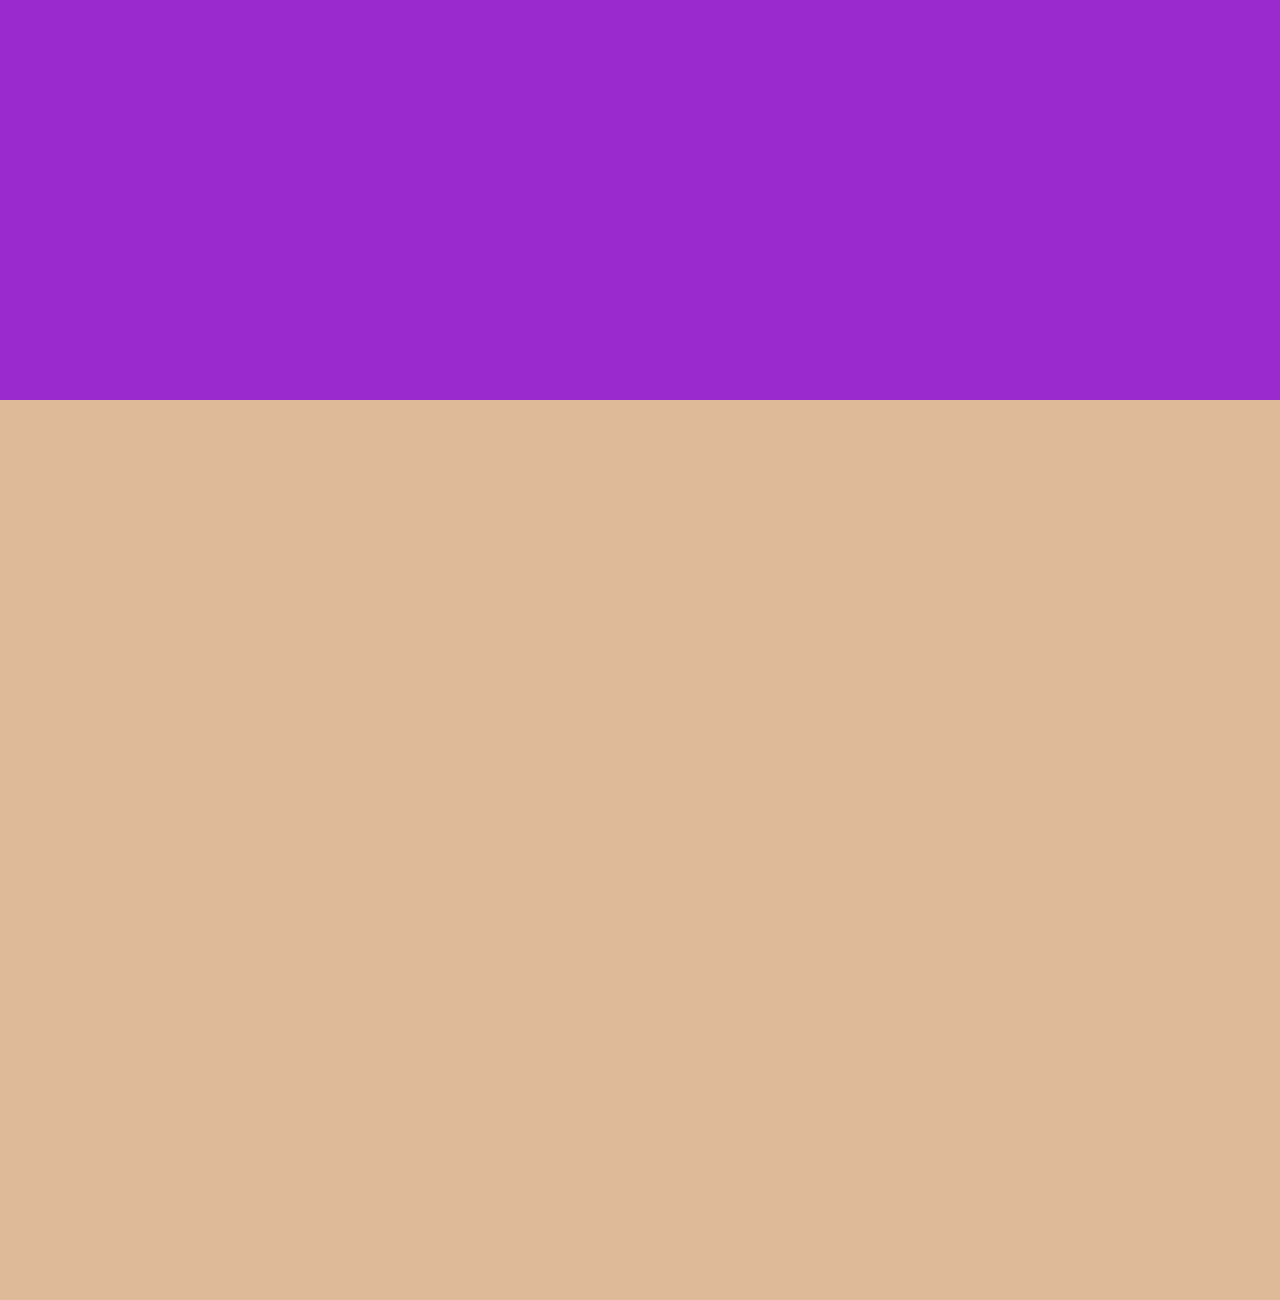
==== commit f8142e39: "官网23版本" ====
--- a/view/mobile.html
+++ b/view/mobile.html
@@ -24,24 +24,24 @@
     <script type="text/javascript">
 
 
-        function IsPC()
-        {
-            var userAgentInfo = navigator.userAgent;
-            var Agents = new Array("Android", "iPhone", "SymbianOS", "Windows Phone", "iPad", "iPod");
-            var flag = true;
-            for (var v = 0; v < Agents.length; v++) {
-                if (userAgentInfo.indexOf(Agents[v]) > 0) { flag = false; break; }
-            }
-            return flag;
-        }
-
-
-
-
-        if(IsPC()){
-             alert("请从手机上访问!");
-             window.location.href = "index.html";
-        }
+//        function IsPC()
+//        {
+//            var userAgentInfo = navigator.userAgent;
+//            var Agents = new Array("Android", "iPhone", "SymbianOS", "Windows Phone", "iPad", "iPod","UCWEB");
+//            var flag = true;
+//            for (var v = 0; v < Agents.length; v++) {
+//                if (userAgentInfo.indexOf(Agents[v]) > 0) { flag = false; break; }
+//            }
+//            return flag;
+//        }
+//
+//
+//
+//
+//        if(IsPC()){
+//
+//             window.location.href = "index.html";
+//        }
 
     </script>
 
